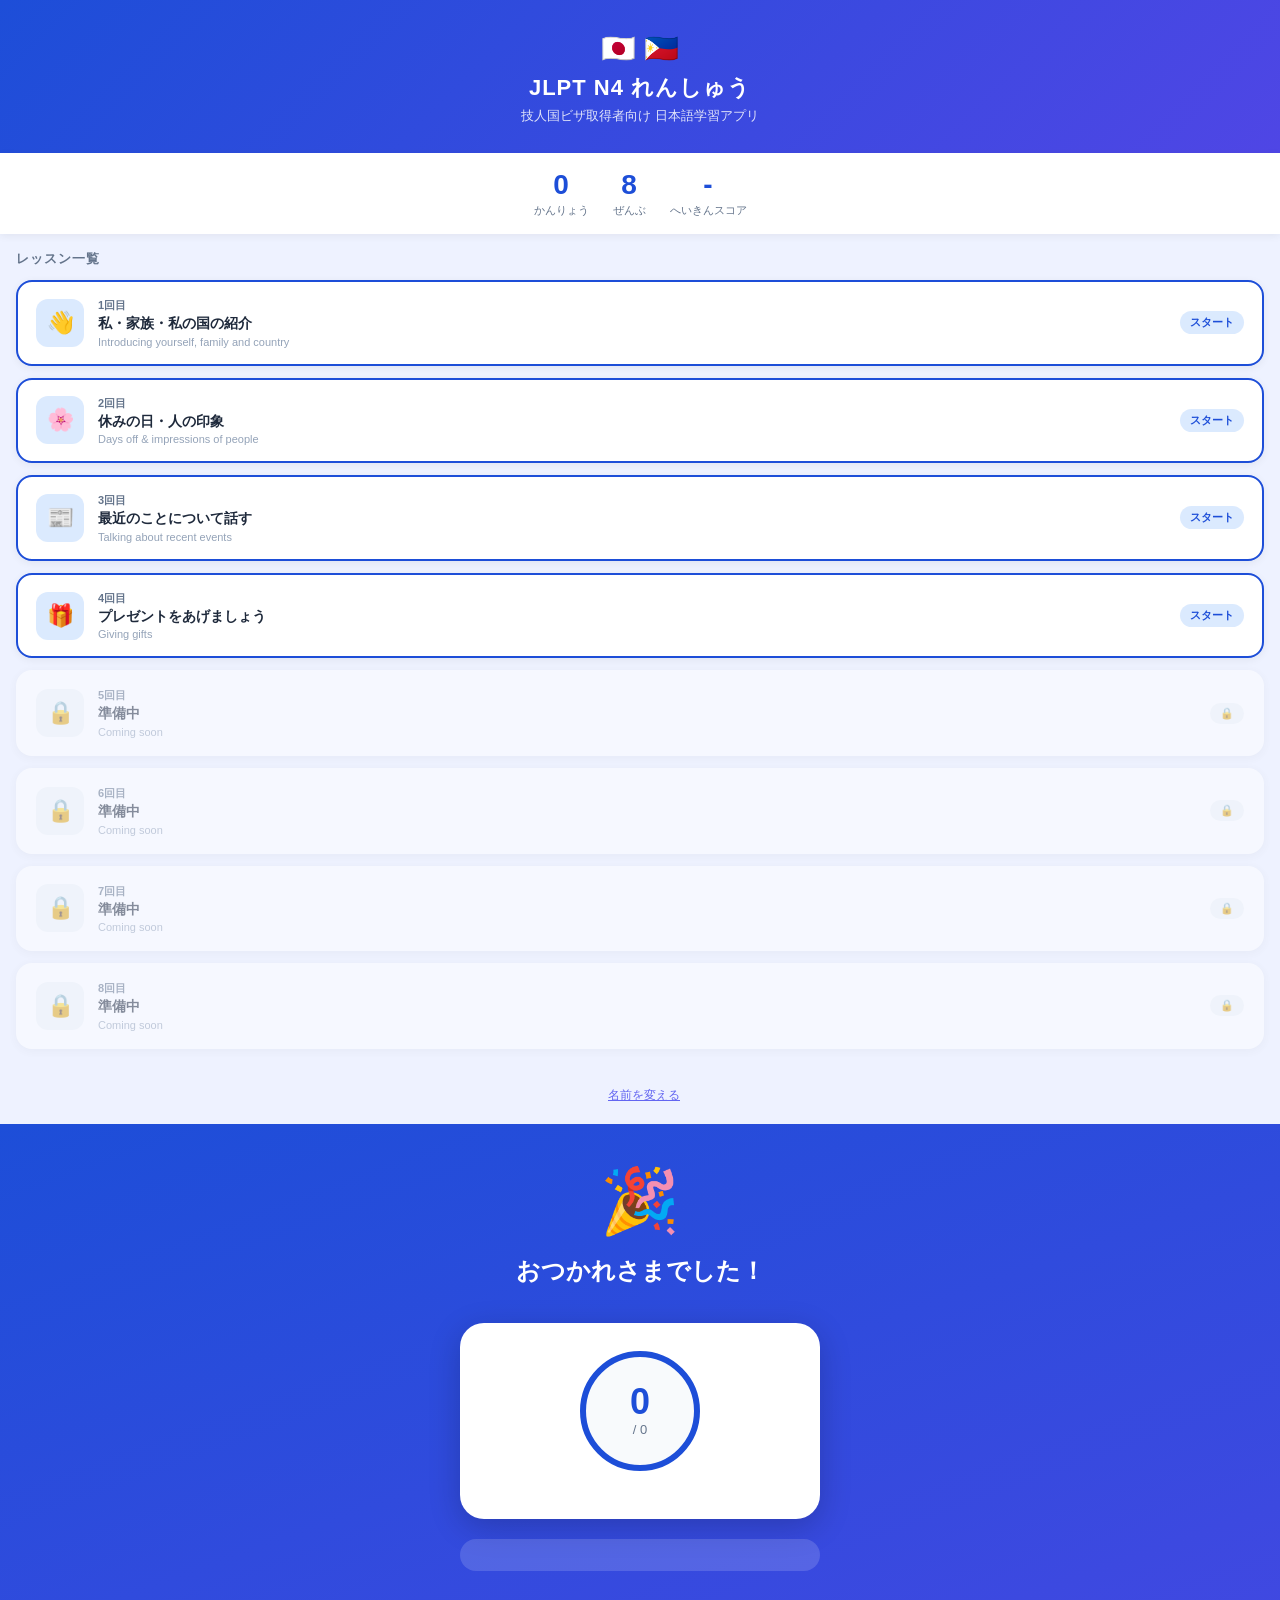
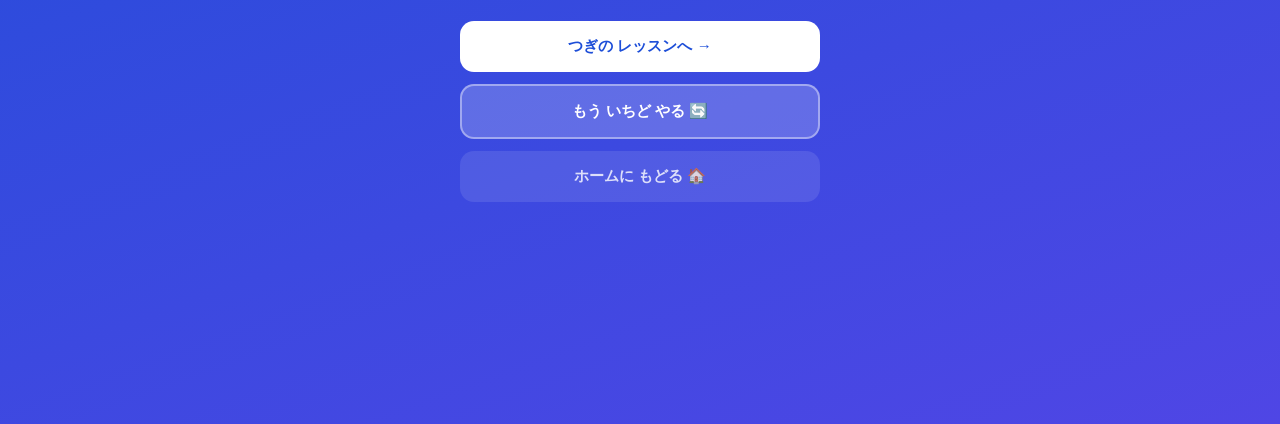
==== jlpt-n4.html @ 037fd7c3 "変更" ====
<!DOCTYPE html>
<html lang="ja">
<head>
  <meta charset="UTF-8">
  <meta name="viewport" content="width=device-width, initial-scale=1.0, maximum-scale=1.0, user-scalable=no">
  <title>JLPT N4 にほんご れんしゅう</title>
  <style>
    * { box-sizing: border-box; margin: 0; padding: 0; }
    body { font-family: 'Hiragino Sans', 'Yu Gothic', 'Noto Sans JP', sans-serif; background: #eef2ff; min-height: 100vh; color: #1e293b; }
    .screen { display: none; }
    .screen.active { display: block; }

    /* HOME */
    .home-header { background: linear-gradient(135deg, #1d4ed8, #4f46e5); color: white; padding: 32px 20px 28px; text-align: center; }
    .home-header .flag { font-size: 28px; margin-bottom: 8px; }
    .home-header h1 { font-size: 22px; font-weight: 900; letter-spacing: 1px; }
    .home-header p { font-size: 13px; opacity: 0.85; margin-top: 4px; }
    .home-stats { display: flex; justify-content: center; gap: 24px; background: white; padding: 16px; box-shadow: 0 2px 8px rgba(0,0,0,0.06); }
    .stat-item { text-align: center; }
    .stat-num { font-size: 28px; font-weight: 900; color: #1d4ed8; }
    .stat-label { font-size: 11px; color: #64748b; margin-top: 2px; }
    .lesson-list { padding: 16px; }
    .lesson-list h2 { font-size: 13px; color: #64748b; margin-bottom: 12px; letter-spacing: 1px; }
    .lesson-card { background: white; border-radius: 16px; padding: 16px 18px; margin-bottom: 12px; display: flex; align-items: center; gap: 14px; cursor: pointer; box-shadow: 0 2px 8px rgba(0,0,0,0.06); border: 2px solid transparent; transition: all 0.15s; -webkit-tap-highlight-color: transparent; }
    .lesson-card:active { transform: scale(0.98); }
    .lesson-card.locked { opacity: 0.5; cursor: default; }
    .lesson-card.completed { border-color: #16a34a; }
    .lesson-card.available { border-color: #1d4ed8; }
    .lesson-icon { width: 48px; height: 48px; border-radius: 12px; display: flex; align-items: center; justify-content: center; font-size: 22px; flex-shrink: 0; }
    .lesson-card.completed .lesson-icon { background: #dcfce7; }
    .lesson-card.available .lesson-icon { background: #dbeafe; }
    .lesson-card.locked .lesson-icon { background: #f1f5f9; }
    .lesson-info { flex: 1; min-width: 0; }
    .lesson-num { font-size: 11px; color: #64748b; font-weight: 600; }
    .lesson-title { font-size: 14px; font-weight: 700; color: #1e293b; line-height: 1.4; margin-top: 1px; }
    .lesson-sub { font-size: 11px; color: #94a3b8; margin-top: 2px; }
    .lesson-badge { flex-shrink: 0; font-size: 11px; font-weight: 700; padding: 4px 10px; border-radius: 20px; }
    .badge-done { background: #dcfce7; color: #16a34a; }
    .badge-go { background: #dbeafe; color: #1d4ed8; }
    .badge-lock { background: #f1f5f9; color: #94a3b8; }
    .score-stars { font-size: 13px; margin-top: 4px; }

    /* QUIZ */
    #quiz-screen { min-height: 100vh; background: #eef2ff; }
    .quiz-header { background: white; padding: 14px 16px 12px; display: flex; align-items: center; gap: 12px; box-shadow: 0 2px 8px rgba(0,0,0,0.06); position: sticky; top: 0; z-index: 10; }
    .btn-back-quiz { width: 36px; height: 36px; border: none; background: #f1f5f9; border-radius: 10px; cursor: pointer; font-size: 18px; display: flex; align-items: center; justify-content: center; flex-shrink: 0; }
    .quiz-title { flex: 1; min-width: 0; }
    .quiz-lesson-name { font-size: 12px; color: #64748b; }
    .quiz-progress-text { font-size: 14px; font-weight: 700; color: #1e293b; }
    .progress-bar-wrap { height: 6px; background: #e2e8f0; border-radius: 3px; overflow: hidden; margin: 10px 16px 0; }
    .progress-bar-fill { height: 100%; background: linear-gradient(90deg, #1d4ed8, #4f46e5); border-radius: 3px; transition: width 0.3s ease; }
    .quiz-body { padding: 16px; }
    .section-label { display: inline-block; background: #1d4ed8; color: white; font-size: 11px; font-weight: 700; padding: 3px 10px; border-radius: 20px; margin-bottom: 8px; }
    .section-instruction { font-size: 12px; color: #64748b; background: #f8fafc; padding: 10px 12px; border-radius: 10px; margin-bottom: 14px; line-height: 1.6; }
    .question-card { background: white; border-radius: 16px; padding: 20px; box-shadow: 0 2px 12px rgba(0,0,0,0.07); margin-bottom: 16px; }
    .question-text { font-size: 17px; line-height: 1.7; font-weight: 500; color: #1e293b; margin-bottom: 20px; }
    .underline { text-decoration: underline; text-decoration-color: #1d4ed8; }
    .choices { display: flex; flex-direction: column; gap: 10px; }
    .choice-btn { width: 100%; padding: 14px 16px; border: 2px solid #e2e8f0; border-radius: 12px; background: white; cursor: pointer; font-size: 15px; font-family: inherit; color: #1e293b; text-align: left; display: flex; align-items: center; gap: 12px; transition: all 0.15s; -webkit-tap-highlight-color: transparent; }
    .choice-btn:active:not(:disabled) { transform: scale(0.98); }
    .choice-btn .num { width: 28px; height: 28px; border-radius: 50%; background: #f1f5f9; display: flex; align-items: center; justify-content: center; font-size: 13px; font-weight: 700; color: #64748b; flex-shrink: 0; }
    .choice-btn:hover:not(:disabled) { border-color: #93c5fd; background: #eff6ff; }
    .choice-btn.correct { border-color: #16a34a; background: #f0fdf4; }
    .choice-btn.correct .num { background: #16a34a; color: white; }
    .choice-btn.wrong { border-color: #dc2626; background: #fef2f2; }
    .choice-btn.wrong .num { background: #dc2626; color: white; }
    .choice-btn.show-correct { border-color: #16a34a; background: #f0fdf4; }
    .choice-btn.show-correct .num { background: #16a34a; color: white; }
    .choice-btn:disabled { cursor: default; }

    /* 選択中の一時ハイライト */
    .choice-btn.selected-answer { border-color: #6366f1; background: #eef2ff; }
    .choice-btn.selected-answer .num { background: #6366f1; color: white; }

    /* 解説レビュー（結果画面） */
    .review-section { width: 100%; max-width: 360px; margin-top: 8px; }
    .review-header { color: white; font-size: 16px; font-weight: 700; margin-bottom: 12px; padding: 0 4px; }
    .review-card { background: white; border-radius: 16px; padding: 16px; margin-bottom: 14px; }
    .review-qnum { font-size: 11px; font-weight: 700; color: #6366f1; margin-bottom: 6px; }
    .review-qtext { font-size: 15px; font-weight: 500; color: #1e293b; line-height: 1.6; margin-bottom: 12px; }
    .review-answers { display: flex; flex-direction: column; gap: 6px; margin-bottom: 12px; }
    .review-ans { font-size: 13px; padding: 8px 12px; border-radius: 8px; display: flex; align-items: center; gap: 8px; }
    .review-ans.wrong-ans { background: #fef2f2; color: #991b1b; }
    .review-ans.correct-ans { background: #f0fdf4; color: #166534; }
    .review-exp { background: #fffbeb; border: 1px solid #fde68a; border-radius: 10px; padding: 12px; }
    .review-exp-title { font-size: 11px; font-weight: 700; color: #92400e; margin-bottom: 6px; }
    .review-exp-ja { font-size: 13px; color: #1e293b; line-height: 1.7; margin-bottom: 8px; }
    .review-exp-tl { font-size: 13px; color: #1e40af; background: #eff6ff; border-radius: 8px; padding: 8px 10px; line-height: 1.7; }
    .review-exp-tl-label { font-size: 11px; font-weight: 700; color: #1d4ed8; margin-bottom: 3px; }

    /* RESULT */
    #result-screen { min-height: 100vh; background: linear-gradient(160deg, #1d4ed8 0%, #4f46e5 100%); padding: 40px 20px; display: flex; flex-direction: column; align-items: center; }
    .result-emoji { font-size: 64px; margin-bottom: 16px; }
    .result-title { font-size: 24px; font-weight: 900; color: white; margin-bottom: 4px; }
    .result-subtitle { font-size: 14px; color: rgba(255,255,255,0.8); margin-bottom: 32px; }
    .result-card { background: white; border-radius: 24px; padding: 28px; width: 100%; max-width: 360px; box-shadow: 0 8px 32px rgba(0,0,0,0.2); text-align: center; margin-bottom: 20px; }
    .score-circle { width: 120px; height: 120px; border-radius: 50%; background: #f8fafc; display: flex; flex-direction: column; align-items: center; justify-content: center; margin: 0 auto 20px; border: 6px solid #1d4ed8; }
    .score-num { font-size: 36px; font-weight: 900; color: #1d4ed8; line-height: 1; }
    .score-total { font-size: 13px; color: #64748b; margin-top: 2px; }
    .score-stars-big { font-size: 28px; margin-bottom: 12px; }
    .score-msg { font-size: 16px; font-weight: 700; color: #1e293b; margin-bottom: 4px; }
    .score-msg-sub { font-size: 13px; color: #64748b; }
    .result-breakdown { width: 100%; max-width: 360px; background: rgba(255,255,255,0.15); border-radius: 16px; padding: 16px; margin-bottom: 24px; }
    .breakdown-row { display: flex; justify-content: space-between; align-items: center; padding: 6px 0; border-bottom: 1px solid rgba(255,255,255,0.15); color: white; font-size: 13px; }
    .breakdown-row:last-child { border-bottom: none; }
    .breakdown-ok { color: #86efac; font-weight: 700; }
    .breakdown-ng { color: #fca5a5; font-weight: 700; }
    .result-btns { display: flex; flex-direction: column; gap: 12px; width: 100%; max-width: 360px; }
    .btn-retry, .btn-home, .btn-next-lesson { padding: 16px; border-radius: 14px; font-size: 15px; font-weight: 700; font-family: inherit; cursor: pointer; border: none; -webkit-tap-highlight-color: transparent; }
    .btn-next-lesson { background: white; color: #1d4ed8; }
    .btn-retry { background: rgba(255,255,255,0.2); color: white; border: 2px solid rgba(255,255,255,0.4); }
    .btn-home { background: rgba(255,255,255,0.1); color: rgba(255,255,255,0.8); }
    /* NAME INPUT SCREEN */
    #name-screen { flex-direction: column; align-items: center; justify-content: center; min-height: 100vh; padding: 32px 20px; background: linear-gradient(135deg, #1d4ed8, #4f46e5); }
    #name-screen.active { display: flex; }
    .name-card { background: white; border-radius: 24px; padding: 32px 24px; width: 100%; max-width: 360px; text-align: center; box-shadow: 0 8px 32px rgba(0,0,0,0.2); }
    .name-icon { font-size: 48px; margin-bottom: 16px; }
    .name-title { font-size: 20px; font-weight: 900; color: #1e293b; margin-bottom: 6px; }
    .name-sub { font-size: 13px; color: #64748b; margin-bottom: 24px; line-height: 1.6; }
    .name-input { width: 100%; padding: 14px 16px; border: 2px solid #e2e8f0; border-radius: 12px; font-size: 16px; font-family: inherit; outline: none; transition: border-color 0.2s; margin-bottom: 8px; }
    .name-input:focus { border-color: #4f46e5; }
    .name-input-label { font-size: 11px; color: #64748b; text-align: left; margin-bottom: 16px; display: block; }
    .btn-name-start { width: 100%; padding: 16px; background: linear-gradient(135deg, #1d4ed8, #4f46e5); color: white; border: none; border-radius: 14px; font-size: 16px; font-weight: 700; font-family: inherit; cursor: pointer; margin-top: 8px; }
    .btn-name-skip { width: 100%; padding: 12px; background: none; color: #94a3b8; border: none; font-size: 13px; font-family: inherit; cursor: pointer; margin-top: 4px; }
    .save-status { font-size: 12px; color: #22c55e; margin-top: 8px; min-height: 18px; }
  </style>
</head>
<body>

<div id="home-screen" class="screen active">
  <div class="home-header">
    <div class="flag">🇯🇵 🇵🇭</div>
    <h1>JLPT N4 れんしゅう</h1>
    <p>技人国ビザ取得者向け 日本語学習アプリ</p>
  </div>
  <div class="home-stats">
    <div class="stat-item"><div class="stat-num" id="stat-done">0</div><div class="stat-label">かんりょう</div></div>
    <div class="stat-item"><div class="stat-num">8</div><div class="stat-label">ぜんぶ</div></div>
    <div class="stat-item"><div class="stat-num" id="stat-avg">-</div><div class="stat-label">へいきんスコア</div></div>
  </div>
  <div class="lesson-list">
    <h2>レッスン一覧</h2>
    <div id="lesson-cards"></div>
  </div>
  <div style="text-align:center;padding:8px 16px 20px;">
    <span id="current-name-display" style="font-size:13px;color:#64748b;"></span>
    <button onclick="changeName()" style="margin-left:8px;font-size:12px;color:#6366f1;background:none;border:none;cursor:pointer;text-decoration:underline;">名前を変える</button>
  </div>
</div>

<div id="name-screen" class="screen">
  <div class="name-card">
    <div class="name-icon">✏️</div>
    <div class="name-title">なまえを おしえてください</div>
    <div class="name-sub">Pakisulat ang iyong pangalan.<br>スコアを記録するために使います。</div>
    <input type="text" class="name-input" id="learner-name-input" placeholder="例）Maria / 山田 太郎" maxlength="30">
    <span class="name-input-label">※ ニックネームでも OK です</span>
    <button class="btn-name-start" onclick="confirmName()">スタート！ 🚀</button>
    <button class="btn-name-skip" onclick="confirmName(true)">スキップして はじめる</button>
  </div>
</div>

<div id="quiz-screen" class="screen">
  <div class="quiz-header">
    <button class="btn-back-quiz" onclick="goHome()">←</button>
    <div class="quiz-title">
      <div class="quiz-lesson-name" id="quiz-lesson-name"></div>
      <div class="quiz-progress-text" id="quiz-progress-text"></div>
    </div>
  </div>
  <div class="progress-bar-wrap"><div class="progress-bar-fill" id="progress-bar-fill" style="width:0%"></div></div>
  <div class="quiz-body" id="quiz-body"></div>
</div>

<div id="result-screen" class="screen">
  <div class="result-emoji" id="result-emoji">🎉</div>
  <div class="result-title" id="result-title">おつかれさまでした！</div>
  <div class="result-subtitle" id="result-subtitle"></div>
  <div class="result-card">
    <div class="score-circle"><div class="score-num" id="result-score-num">0</div><div class="score-total" id="result-score-total">/ 0</div></div>
    <div class="score-stars-big" id="result-stars"></div>
    <div class="score-msg" id="result-msg"></div>
    <div class="score-msg-sub" id="result-msg-sub"></div>
  </div>
  <div class="result-breakdown" id="result-breakdown"></div>
  <div class="save-status" id="save-status"></div>
  <div class="result-btns">
    <button class="btn-next-lesson" id="btn-next-lesson" onclick="nextLesson()">つぎの レッスンへ →</button>
    <button class="btn-retry" onclick="retryLesson()">もう いちど やる 🔄</button>
    <button class="btn-home" onclick="goHome()">ホームに もどる 🏠</button>
  </div>
  <div class="review-section" id="review-section"></div>
</div>

<script>
const PROXY_URL = './proxy.php';
let learnerName = localStorage.getItem('learnerName') || '';
let pendingLessonId = null;

const LESSONS = [
  {
    id:1, title:"私・家族・私の国の紹介", subtitle:"Introducing yourself, family and country", icon:"👋",
    questions:[
      {section:"問題１",instruction:"（　）に なにを いれますか。いちばん いい ものを ひとつ えらんで ください。",
       q:"わたしは 日本の えいがに （　） が あります。",c:["きょうみ","しょうせつ","せいさん","ちから"],a:0,
       exp:{ja:"「きょうみ（興味）」は「関心・好きな気持ち」という意味です。「〜に興味がある」は「〜が好きで、もっと知りたい」という表現です。②しょうせつ＝小説（novel）、③せいさん＝生産（production）、④ちから＝力（power）は文に合いません。",
            tl:"Ang 'kyoumi (興味)' ay nangangahulugang interes. 'Eiga ni kyoumi ga aru' = interesado sa pelikula. Ang ibang mga salita ay hindi angkop sa pangungusap."}},
      {section:"問題１",instruction:"（　）に なにを いれますか。いちばん いい ものを ひとつ えらんで ください。",
       q:"わたしの （　） は しょうせつを 読む ことです。",c:["せいかつ","しつもん","しゅみ","やすみ"],a:2,
       exp:{ja:"「しゅみ（趣味）」は「好きでよくすること・hobby」という意味です。「趣味は〜することです」は自己紹介でよく使う表現です。①せいかつ＝生活（daily life）、②しつもん＝質問（question）、④やすみ＝休み（rest/day off）は合いません。",
            tl:"Ang 'shumi (趣味)' ay nangangahulugang libangan o hobby. 'Shumi wa ~ koto desu' = Ang aking hobby ay ~. Ito ang karaniwang parirala sa pagpapakilala ng sarili."}},
      {section:"問題１",instruction:"（　）に なにを いれますか。いちばん いい ものを ひとつ えらんで ください。",
       q:"わたしは ちかくの 店で （　） を して います。",c:["アルバイト","エレベーター","コーヒー","レストラン"],a:0,
       exp:{ja:"「アルバイト」は「パートタイムの仕事」のことです。ドイツ語の『Arbeit』が語源です。「店でアルバイトをする」は「お店でパートタイム仕事をする」という意味です。",
            tl:"Ang 'arubaito' ay part-time na trabaho. Galing ito sa salitang Aleman na 'Arbeit'. 'Mise de arubaito wo suru' = nagtatrabaho part-time sa tindahan."}},
      {section:"問題１",instruction:"（　）に なにを いれますか。いちばん いい ものを ひとつ えらんで ください。",
       q:"わたしの 国は 日本と （　） を して います。",c:["かいもの","ぼうえき","ゆにゅう","りょこう"],a:1,
       exp:{ja:"「ぼうえき（貿易）」は「国と国の間でものを売ったり買ったりすること・trade」です。「国と国が貿易する」という表現が自然です。③ゆにゅう＝輸入（import）は貿易の一部ですが、「〜とゆにゅうをする」とは言いません。",
            tl:"Ang 'boueki (貿易)' ay internasyonal na kalakalan sa pagitan ng mga bansa (trade). 'Nihon to boueki wo suru' = nakikipagkalakalan sa Japan. Hindi 'kaimono' (pamimili) o 'ryokou' (turismo)."}},
      {section:"問題２",instruction:"＿＿の ぶんと だいたい おなじ いみの ぶんが あります。いちばん いい ものを ひとつ えらんで ください。",
       q:"おとうとは <u>のりものが すきです</u>。",c:["おとうとは テニスや サッカーが すきです。","おとうとは バスや 電車が すきです。","おとうとは パンや ごはんが すきです。","おとうとは 本や ざっしが すきです。"],a:1,
       exp:{ja:"「のりもの（乗り物）」は「バス・電車・飛行機など、人が乗って移動するもの・vehicle」のことです。②「バスや電車」はどちらも乗り物なので、正解です。①はスポーツ、③は食べ物、④は本・雑誌です。",
            tl:"Ang 'norimono (乗り物)' ay sasakyan tulad ng bus, tren, eroplano atbp. Ang ②'basu ya densha' (bus at tren) ay parehong sasakyan, kaya ito ang tamang sagot."}},
      {section:"問題２",instruction:"＿＿の ぶんと だいたい おなじ いみの ぶんが あります。いちばん いい ものを ひとつ えらんで ください。",
       q:"<u>あなたの ゆめは 何ですか</u>。",c:["あなたが いつか やりたい ことは 何ですか。","あなたが 今 こまって いる ことは 何ですか。","あなたが たいせつに して いる ものは 何ですか。","あなたが ひまな とき よく する ことは 何ですか。"],a:0,
       exp:{ja:"「ゆめ（夢）」は「将来実現したいこと・dream/goal」という意味です。「いつかやりたいこと＝将来の夢」なので、①が正解です。②は悩み、③は大切なもの、④は趣味の質問です。",
            tl:"Ang 'yume (夢)' ay pangarap para sa hinaharap. 'Itsu ka yaritai koto' (bagay na nais gawin someday) = kahulugang katulad ng pangarap. Kaya ang ① ang tamang sagot."}},
      {section:"問題３",instruction:"つぎの ことばの つかいかたで いちばん いい ものを ひとつ えらんで ください。",
       q:"「しょうらい」",c:["この ページの かんじの テストは しょうらい あります。","日本語の しゅくだいは しょうらい します。","むすめは しょうらい 学校から かえって きます。","わたしは しょうらい 学校の 先生に なりたいです。"],a:3,
       exp:{ja:"「しょうらい（将来）」は「これからの未来・将来のこと・future」という意味です。夢や目標を話すときに使います。④「将来、先生になりたい」が最も自然な使い方です。①②③は近い未来（今日・明日など）の話で、「将来」は使いません。",
            tl:"Ang 'shourai (将来)' ay nangangahulugang malayong hinaharap o kinabukasan. Ginagamit ito para sa mga pangarap o layunin. Ang ④'shourai, sensei ni naritai' = nais maging guro sa hinaharap, ang pinakanatural na gamit."}},
      {section:"問題３",instruction:"つぎの ことばの つかいかたで いちばん いい ものを ひとつ えらんで ください。",
       q:"「うまい」",c:["あには 足が うまいので、5キロを 16分で はしります。","あねは えが うまいので、えを かく しごとを して います。","父は しごとが うまいので、はやく うちに かえって きます。","母は 電話が うまいので、毎日 友だちと 話して います。"],a:1,
       exp:{ja:"「うまい」は「じょうず・上手・skilled/good at」という意味です。「絵がうまい」＝「絵を描くのが上手」→絵の仕事をしているという流れが自然です。①「足がうまい」は不自然（速いは「足が速い」）。③④も「仕事がうまい」「電話がうまい」は不自然な表現です。",
            tl:"Ang 'umai' ay nangangahulugang mahusay o magaling sa isang bagay. 'E ga umai' = magaling sa pagguhit. Kaya nagtatrabaho siya sa pagguhit. Hindi natural ang 'ashi ga umai' - dapat 'ashi ga hayai' (mabilis tumakbo)."}},
      {section:"問題４",instruction:"ひらがなで どう かきますか。ひとつ えらんで ください。",
       q:"おとうとは からだが <u>強い</u>です。",c:["あつい","たかい","つよい","よわい"],a:2,
       exp:{ja:"「強い（つよい）」の読み方です。「体が強い」は「健康で丈夫なこと・strong/healthy」という意味です。①あつい＝暑い/厚い、②たかい＝高い、④よわい＝弱い（反対語）です。",
            tl:"Ang kanji na '強' ay binabasa bilang 'tsuyoi' na nangangahulugang malakas. 'Karada ga tsuyoi' = malusog at malakas ang katawan. Ang ④'yowai' ay kabaligtaran - nangangahulugang mahina."}},
      {section:"問題４",instruction:"ひらがなで どう かきますか。ひとつ えらんで ください。",
       q:"わたしには <u>兄</u>が 一人 います。",c:["あに","あね","いもうと","おとうと"],a:0,
       exp:{ja:"「兄（あに）」は「自分より年上の男のきょうだい・older brother」のことです。「お兄さん（おにいさん）」は他の人の兄を呼ぶときに使います。②あね＝姉（older sister）、③いもうと＝妹（younger sister）、④おとうと＝弟（younger brother）です。",
            tl:"Ang '兄' ay binabasa bilang 'ani' na nangangahulugang kuya (older brother). '姉 (ane)' = ate, '妹 (imouto)' = bunso/nakababatang babae, '弟 (otouto)' = nakababatang lalaki."}},
      {section:"問題５",instruction:"どう かきますか。ひとつ えらんで ください。",
       q:"わたしの 父は <u>いしゃ</u>です。",c:["医者","医社","医車","医写"],a:0,
       exp:{ja:"「医者（いしゃ）」は「お医者さん・ドクター・doctor」のことです。「医（い）」は「医学・医療」、「者（しゃ）」は「人・person」を意味します。「医社・医車・医写」という言葉は存在しません。",
            tl:"Ang tamang kanji ay '医者 (isha)' na nangangahulugang doktor. '医 (i)' = medikal, '者 (sha)' = tao/person. Ang '医社', '医車', '医写' ay hindi umiiral sa Japanese."}},
      {section:"問題５",instruction:"どう かきますか。ひとつ えらんで ください。",
       q:"わたしの <u>いもうと</u>は 大学生です。",c:["好","妹","姉","嫁"],a:1,
       exp:{ja:"「妹（いもうと）」は「自分より年下の女のきょうだい・younger sister」のことです。③姉（あね）は年上の女のきょうだい。①好（す/こう）はlike/love、④嫁（よめ）はbride/daughter-in-lawです。",
            tl:"Ang '妹 (imouto)' ay nangangahulugang nakababatang kapatid na babae (younger sister). Huwag malito sa '姉 (ane)' = nakatatandang kapatid na babae. Ang '好' = gusto, '嫁' = nobya/manugang."}},
    ]
  },
  {
    id:2, title:"休みの日・人の印象", subtitle:"Days off & impressions of people", icon:"🌸",
    questions:[
      {section:"問題１",instruction:"（　）に なにを いれますか。いちばん いい ものを ひとつ えらんで ください。",
       q:"キムさんは 先生の 話を （　） 聞いて います。",c:["しんせつに","だんだん","まじめに","ゆうめいに"],a:2,
       exp:{ja:"「まじめ（真面目）」は「ふざけないで、しっかりやること・seriously/diligently」という意味です。「まじめに聞く」は「真剣に聞く・listen carefully」です。①しんせつ＝親切（kind）、②だんだん＝gradually、④ゆうめいに＝有名に（famously）は文に合いません。",
            tl:"Ang 'majime (真面目)' ay nangangahulugang seryoso at tapat. 'Majime ni kiku' = pakikinig nang seryoso. Hindi angkop ang 'shinsetsu ni' (mabait), 'dandan' (unti-unti), o 'yuumei ni' (sikat)."}},
      {section:"問題１",instruction:"（　）に なにを いれますか。いちばん いい ものを ひとつ えらんで ください。",
       q:"きのう、かみを きりに （　） へ 行きました。",c:["かいしゃ","きっさてん","たいしかん","びよういん"],a:3,
       exp:{ja:"「美容院（びよういん）」は「かみを切ったり、スタイルを整えたりする場所・hair salon」です。注意：「病院（びょういん）・hospital」と似ていますが、読み方が違います。①かいしゃ＝会社、②きっさてん＝喫茶店、③たいしかん＝大使館です。",
            tl:"Ang 'biyouin (美容院)' ay salon ng buhok. Mag-ingat sa pagkalito sa 'byouin (病院)' = ospital - magkaiba ang pronunciation! 'B-I-yo-u-in' vs 'B-yo-u-in'."}},
      {section:"問題１",instruction:"（　）に なにを いれますか。いちばん いい ものを ひとつ えらんで ください。",
       q:"なかがわさんは （　） 人です。",c:["おいしい","おとなしい","さむい","たかい"],a:1,
       exp:{ja:"「おとなしい」は「静かで、あまりしゃべらない性格・quiet/gentle」という意味で、人の性格を表します。①おいしい＝食べ物の味（delicious）、③さむい＝温度（cold）、④たかい＝値段や高さ（expensive/tall）は人の性格には使いません。",
            tl:"Ang 'otonashii' ay nangangahulugang tahimik at mahinahon ang ugali. Ito ay para sa ugali ng tao. 'Oishii' = masarap (pagkain), 'samui' = malamig (temperatura), 'takai' = mahal/matangkad - hindi para sa ugali."}},
      {section:"問題１",instruction:"（　）に なにを いれますか。いちばん いい ものを ひとつ えらんで ください。",
       q:"こんや おもしろい テレビ （　） の ほうそうが ありますよ。",c:["りょうり","ばんぐみ","ばんごう","りょこう"],a:1,
       exp:{ja:"「番組（ばんぐみ）」は「テレビやラジオの番組・TV/radio program」のことです。「テレビ番組の放送がある」が自然な表現です。③「番号（ばんごう）」は数字の番号（number）で全然違います。",
            tl:"Ang 'bangumi (番組)' ay programa sa TV o radyo. 'Terebi bangumi no housou ga aru' = may mapanonood na programa sa TV. Huwag malito sa 'bangou (番号)' = numero/bilang - iba ang kahulugan!"}},
      {section:"問題２",instruction:"＿＿の ぶんと だいたい おなじ いみの ぶんが あります。いちばん いい ものを ひとつ えらんで ください。",
       q:"休みの 日は <u>たいてい どこかへ 出かけます</u>。",c:["休みの 日は あまり どこかへ 出かけません。","休みの 日は だいたい どこかへ 出かけます。","休みの 日は ちょっと どこかへ 出かけます。","休みの 日は ときどき どこかへ 出かけます。"],a:1,
       exp:{ja:"「たいてい」と「だいたい」はどちらも「ほとんどの場合・usually/mostly」という意味で、ほぼ同じです。①「あまり〜ません」はnot very often（否定）、③「ちょっと」はa little、④「ときどき」はsometimesで意味が違います。",
            tl:"Ang 'taitei' at 'daitai' ay parehong nangangahulugang 'kadalasan' o 'usually'. Kaya ang ②'daitai' ang pinakamalapit. Ang ①'amari ~masen' = hindi madalas (negatibo), ④'tokidoki' = paminsan-minsan."}},
      {section:"問題２",instruction:"＿＿の ぶんと だいたい おなじ いみの ぶんが あります。いちばん いい ものを ひとつ えらんで ください。",
       q:"きむらさんは <u>うつくしい</u> 人です。",c:["きむらさんは しずかな 人です。","きむらさんは きれいな 人です。","きむらさんは ゆうめいな 人です。","きむらさんは まじめな 人です。"],a:1,
       exp:{ja:"「うつくしい（美しい）」と「きれい（綺麗）」はどちらも「beautiful・美しい」という意味で使えます。「きれい」には「beautiful」と「clean（きれい）」の2つの意味があります。①しずか＝quiet、③ゆうめい＝famous、④まじめ＝seriousです。",
            tl:"Ang 'utsukushii' at 'kirei' ay parehong nangangahulugang maganda (beautiful). Ang 'kirei' ay maaari ring mangahulugang malinis (clean). Ang ①'shizuka' = tahimik, ③'yuumei' = sikat, ④'majime' = seryoso."}},
      {section:"問題３",instruction:"つぎの ことばの つかいかたで いちばん いい ものを ひとつ えらんで ください。",
       q:"「しっかり」",c:["あの えいがは しっかりして おもしろかったです。","あの 子は まだ 小さいですが しっかりして いますね。","あの びよういんは しっかりして ゆうめいです。","その パンは しっかりして おいしくなかったです。"],a:1,
       exp:{ja:"「しっかり（している）」は「責任感があって頼りになる・reliable/mature」という意味です。②「まだ小さいのにしっかりしている」→小さい子なのに大人っぽくて頼りになる、という文が最も自然です。映画・美容院・パンには「しっかり」は使いません。",
            tl:"Ang 'shikkari (shite iru)' ay nangangahulugang matatag, responsable, at mapagkatiwalaan. Natural ang ②'mada chiisai ga shikkari shite iru' = maliit pa ngunit matibay ang loob. Hindi ito ginagamit para sa pelikula, salon, o tinapay."}},
      {section:"問題３",instruction:"つぎの ことばの つかいかたで いちばん いい ものを ひとつ えらんで ください。",
       q:"「きびしい」",c:["キムさんは きびしい 学生で 毎日 よく べんきょうして います。","もりさんの きびしい ふくを 見て おどろきました。","やまもと先生の うちで きびしい りょうりを ごちそうに なりました。","やまもと先生は 学生に とても きびしい 先生です。"],a:3,
       exp:{ja:"「きびしい（厳しい）」は「ルールや基準が高く、ゆるくない・strict/severe」という意味です。「先生が学生に厳しい」という使い方が最も自然です。①「きびしい学生」②「きびしい服」③「きびしい料理」は日本語として不自然です。",
            tl:"Ang 'kibishii (厳しい)' ay nangangahulugang mahigpit o striktong. 'Sensei ga gakusei ni kibishii' = mahigpit na guro. Hindi natural ang 'kibishii gakusei' (①), 'kibishii fuku' (②), o 'kibishii ryouri' (③)."}},
      {section:"問題４",instruction:"ひらがなで どう かきますか。ひとつ えらんで ください。",
       q:"きのうの <u>夜</u>は、一人で ゲームを して いました。",c:["あさ","ひる","ばん","よる"],a:3,
       exp:{ja:"「夜（よる）」は「夜・night」の読み方です。「夕方から朝まで」を「よる（夜）」といいます。①あさ＝朝（morning）、②ひる＝昼（daytime）、③ばん＝晩（evening）も夜の意味ですが、「夜（よる）」の読み方を聞いています。",
            tl:"Ang '夜' ay binabasa bilang 'yoru' na nangangahulugang gabi (night). '朝 (asa)' = umaga, '昼 (hiru)' = tanghali/hapon, '晩 (ban)' = takipsilim/gabi (mas pormal). Ang tamang pagbasa ng '夜' ay 'yoru'."}},
      {section:"問題４",instruction:"ひらがなで どう かきますか。ひとつ えらんで ください。",
       q:"<u>日曜日</u>は、友だちと うみに 行きました。",c:["にちよび","にちよんび","にちよっび","にちようび"],a:3,
       exp:{ja:"「日曜日（にちようび）」の正しい読み方です。「日＝にち」「曜＝よう」「日＝び」と読みます。「にちよび」「にちよんび」「にちよっび」はすべて間違いです。曜日：月（げつ）火（か）水（すい）木（もく）金（きん）土（ど）日（にち）",
            tl:"Ang tamang pagbasa ng '日曜日' ay 'nichiyoubi' (Linggo). '日=nichi', '曜=you', '日=bi'. Lahat ng ibang pagbasa ay mali. Mga araw ng linggo: 月(Lunes), 火(Martes), 水(Miyerkules), 木(Huwebes), 金(Biyernes), 土(Sabado), 日(Linggo)."}},
      {section:"問題５",instruction:"どう かきますか。ひとつ えらんで ください。",
       q:"母は <u>きびしい</u> 人です。",c:["楽しい","厳しい","新しい","大人しい"],a:1,
       exp:{ja:"「きびしい」の漢字は「厳しい（きびしい）」です。①楽しい（たのしい）＝fun/enjoyable、③新しい（あたらしい）＝new、④大人しい（おとなしい）＝quiet/gentle。それぞれ読み方と意味が全く違います。",
            tl:"Ang tamang kanji ng 'kibishii' ay '厳しい' (mahigpit). '楽しい (tanoshii)' = masaya, '新しい (atarashii)' = bago, '大人しい (otonashii)' = tahimik. Bawat isa ay may iba't ibang kahulugan at pagbasa."}},
      {section:"問題５",instruction:"どう かきますか。ひとつ えらんで ください。",
       q:"やまもと先生は <u>しんせつ</u>です。",c:["新切","人切","大切","親切"],a:3,
       exp:{ja:"「親切（しんせつ）」は「他の人に優しくして助けること・kind/helpful」という意味です。「親」はおや/したしい（close/friendly）、「切」はせつ（earnest）。「新切・人切」という漢字の言葉は存在しません。「大切（たいせつ）」は「important」で別の単語です。",
            tl:"Ang tamang kanji ng 'shinsetsu' ay '親切' na nangangahulugang mabait at matulungin (kind). '親 = malapit/pamilya', '切 = tapat'. Ang '新切' at '人切' ay hindi umiiral. Ang '大切 (taisetsu)' = mahalaga, ibang salita."}},
    ]
  },
  {
    id:3, title:"最近のことについて話す", subtitle:"Talking about recent events", icon:"📰",
    questions:[
      {section:"問題１",instruction:"（　）に なにを いれますか。いちばん いい ものを ひとつ えらんで ください。",
       q:"友だちに 会えなくて、（　） です。",c:["うつくしい","きびしい","さびしい","すずしい"],a:2,
       exp:{ja:"「さびしい（寂しい）」は「一人で、誰かに会いたい気持ち・lonely」という意味です。友達に会えない→さびしい、という流れが自然です。①うつくしい＝beautiful、②きびしい＝strict、④すずしい＝cool/refreshing（温度）は合いません。",
            tl:"Ang 'sabishii (寂しい)' ay nangangahulugang malungkot dahil nawawalan o hindi nakikita ang mahal sa buhay/kaibigan (lonely). Natural na maramdamang 'sabishii' kapag hindi nakikita ang kaibigan."}},
      {section:"問題１",instruction:"（　）に なにを いれますか。いちばん いい ものを ひとつ えらんで ください。",
       q:"おかげさまで、新しい しごとに （　） きました。",c:["あって","ついて","なれて","はいって"],a:2,
       exp:{ja:"「なれる（慣れる）」は「最初は難しかったことが、だんだん自然にできるようになること・to get used to」です。「仕事に慣れてきた」は「仕事が最初は大変だったが、だんだん慣れてきた」という意味です。「おかげさまで」は感謝の表現です。",
            tl:"Ang 'nareru (慣れる)' ay nangangahulugang masanay. 'Shigoto ni narete kita' = unti-unti na nasasanay sa trabaho. 'Okagesama de' = salamat sa tulong ng lahat (magalang na pagpapasalamat)."}},
      {section:"問題１",instruction:"（　）に なにを いれますか。いちばん いい ものを ひとつ えらんで ください。",
       q:"となりの かぞくが 大きな こえで （　） して います。",c:["けっこん","けんか","ぼうえき","ゆにゅう"],a:1,
       exp:{ja:"「けんか（喧嘩）」は「怒って、大きな声で言い合いをすること・to fight/quarrel」です。「大きな声で〜している」→けんかの状況が最も自然です。①けっこん＝結婚（marriage）、③ぼうえき＝貿易（trade）、④ゆにゅう＝輸入（import）は合いません。",
            tl:"Ang 'kenka (喧嘩)' ay nangangahulugang away o pagtatalo. Natural na maingay kapag nag-aaway ang pamilya. 'Kekkon (結婚)' = kasal, 'boueki' = kalakalan, 'yunyuu' = pag-import - hindi angkop."}},
      {section:"問題１",instruction:"（　）に なにを いれますか。いちばん いい ものを ひとつ えらんで ください。",
       q:"わたしは まいあさ 6時に おきる （　） が あります。",c:["きょうみ","しゅうかん","しょうかい","るす"],a:1,
       exp:{ja:"「しゅうかん（習慣）」は「毎日くり返してやること・habit/routine」という意味です。「毎朝6時に起きる習慣がある」は「every morning as a habit」という意味です。①きょうみ＝興味（interest）、③しょうかい＝紹介（introduction）、④るす＝留守（not home）は合いません。",
            tl:"Ang 'shuukan (習慣)' ay nangangahulugang gawi o habit. 'Maiaasa 6-ji ni okiru shuukan ga aru' = ugaling gumising ng 6 am araw-araw. 'Kyoumi' = interes, 'shoukai' = pagpapakilala, 'rusu' = wala sa bahay."}},
      {section:"問題２",instruction:"＿＿の ぶんと だいたい おなじ いみの ぶんが あります。いちばん いい ものを ひとつ えらんで ください。",
       q:"てがみを 読んで、<u>びっくりしました</u>。",c:["てがみを 読んで、おどろきました。","てがみを 読んで、こまりました。","てがみを 読んで、さびしく なりました。","てがみを 読んで、しんぱいしました。"],a:0,
       exp:{ja:"「びっくりする」と「おどろく（驚く）」はどちらも「surprised・驚く」という同じ意味です。どちらも「予想しなかったことが起きたとき」に使います。②こまる＝困る（troubled）、③さびしい＝寂しい（lonely）、④しんぱい＝心配（worried）は違います。",
            tl:"Ang 'bikkuri suru' at 'odoroku (驚く)' ay parehong nangangahulugang magulat (surprised). Pareho silang ginagamit kapag may hindi inaasahang nangyari. 'Komaru' = nag-aalala/nahihirapan, 'sabishii' = malungkot."}},
      {section:"問題２",instruction:"＿＿の ぶんと だいたい おなじ いみの ぶんが あります。いちばん いい ものを ひとつ えらんで ください。",
       q:"となりの いえの おじいさんが <u>なくなりました</u>。",c:["となりの いえの おじいさんが 言いました。","となりの いえの おじいさんが 聞きました。","となりの いえの おじいさんが しにました。","となりの いえの おじいさんが 出かけました。"],a:2,
       exp:{ja:"「なくなる（亡くなる）」は「死ぬ（しぬ）」の丁寧な・敬語的な表現です。「亡くなりました」は「死にました」より丁寧で、お葬式やお悔やみの場面でよく使われます。日本語では「死ぬ」より「亡くなる」のほうが礼儀正しい表現です。",
            tl:"Ang 'nakunaru (亡くなる)' ay magalang na paraan ng pagsasabi ng 'shinu (死ぬ)' = mamatay. Ang 'nakunarimashita' ay mas magalang at ginagamit sa libing o pagpapahayag ng pakikiramay. Mas magalang kaysa 'shinimashita'."}},
      {section:"問題３",instruction:"つぎの ことばの つかいかたで いちばん いい ものを ひとつ えらんで ください。",
       q:"「るす」",c:["雨と かぜが つよくて、学校が るすに なりました。","ゆうびんきょくが るすだったので、きっては 買えませんでした。","先生の いえを たずねましたが、るすでした。","新しい びじゅつかんに 行きましたが、るすでした。"],a:2,
       exp:{ja:"「るす（留守）」は「家の人がいない・not home/nobody home」という意味です。③「先生の家を訪ねたが、留守だった」＝「先生が家にいなかった」が正しい使い方です。学校・郵便局・美術館は「留守」になりません（人がいる場所には使わない）。",
            tl:"Ang 'rusu (留守)' ay nangangahulugang wala sa bahay (nobody home). '先生の家を訪ねたが、留守でした' = Pumunta sa bahay ng guro ngunit wala siya. Hindi ito ginagamit para sa paaralan, post office, o museum."}},
      {section:"問題３",instruction:"つぎの ことばの つかいかたで いちばん いい ものを ひとつ えらんで ください。",
       q:"「さいきん」",c:["さいきん じゅぎょうが はじまるので、きょうしつへ 行きましょう。","さいきん いっしょに えいがを 見に 行きませんか。","さいきん かえって きたので、まだ 何も 食べて いません。","さいきん 子どもが まじめに べんきょうしないので、しんぱいです。"],a:3,
       exp:{ja:"「さいきん（最近）」は「この頃・lately/recently」という意味で、最近の変化や状況を表します。④「最近、子供が真剣に勉強しない」→最近の子供の変化・状況を表す文が最も自然です。①②は未来・提案の文で「最近」は使いません。",
            tl:"Ang 'saikin (最近)' ay nangangahulugang kamakailan o lately/recently. Pinaka-natural ang ④'saikin kodomo ga majime ni benkyou shinai' = kamakailan, hindi sineseryoso ng bata ang pag-aaral. Nagpapakita ng bagong pagbabago."}},
      {section:"問題４",instruction:"ひらがなで どう かきますか。ひとつ えらんで ください。",
       q:"友だちが <u>有名な</u> テレビばんぐみに 出ました。",c:["ゆうめ","ゆうめい","ゆめ","ゆめい"],a:1,
       exp:{ja:"「有名（ゆうめい）」の正しい読み方です。「有（ゆう）」＋「名（めい）」＝「ゆうめい」。「ゆうめ」「ゆめ」「ゆめい」はすべて間違いです。「夢（ゆめ）」は全く別の漢字・別の単語です。",
            tl:"Ang tamang pagbasa ng '有名' ay 'yuumei' na nangangahulugang sikat o bantog (famous). '有 = yuu', '名 = mei'. Lahat ng ibang pagbasa ay mali. Huwag malito sa '夢 (yume)' = pangarap - ibang kanji ito!"}},
      {section:"問題４",instruction:"ひらがなで どう かきますか。ひとつ えらんで ください。",
       q:"あには <u>去年</u> けっこんしました。",c:["きょうねん","きょねん","きゅうねん","きゅねん"],a:1,
       exp:{ja:"「去年（きょねん）」の正しい読み方です。「去（きょ）」＋「年（ねん）」＝「きょねん」。「きょうねん」は間違いです（「去」は「きょ」であり「きょう」ではありません）。今年＝ことし、来年＝らいねん、去年＝きょねん。",
            tl:"Ang tamang pagbasa ng '去年' ay 'kyonen' na nangangahulugang nakaraang taon (last year). '去 = kyo (HINDI kyou)', '年 = nen'. 'Kyounen' ay MALI. Taon: 今年 (kotoshi) = ngayong taon, 来年 (rainen) = susunod na taon, 去年 (kyonen) = nakaraang taon."}},
      {section:"問題５",instruction:"どう かきますか。ひとつ えらんで ください。",
       q:"そぼは まいあさ こうえんを 1時間 <u>あるいて</u> います。",c:["足いて","歩いて","走いて","元いて"],a:1,
       exp:{ja:"「歩く（あるく）」のて形は「歩いて（あるいて）」です。漢字は「歩（ほ/あるく）」です。「足いて・走いて・元いて」という表現は存在しません。「走る（はしる）→走って」「泳ぐ（およぐ）→泳いで」と区別しましょう。",
            tl:"Ang te-form ng 'aruku (歩く)' = maglakad ay 'aruite (歩いて)'. Ang tamang kanji ay '歩'. Ang '足いて', '走いて', '元いて' ay hindi umiiral. 'Hashiru (走る)' = tumakbo → 'hashitte'."}},
      {section:"問題５",instruction:"どう かきますか。ひとつ えらんで ください。",
       q:"うちの <u>ちかくに</u> 新しい スーパーが できました。",c:["辺く","近く","返く","遠く"],a:1,
       exp:{ja:"「近く（ちかく）」の漢字は「近」です。「近い（ちかい）」の名詞形です。反対語は「遠く（とおく）・far away」。「辺く・返く」という漢字の言葉は存在しません。",
            tl:"Ang tamang kanji ng 'chikaku' ay '近く' na nangangahulugang malapit. '遠く (tooku)' = malayo (kabaligtaran). Ang '辺く' at '返く' ay hindi umiiral sa Japanese."}},
      {section:"問題５",instruction:"どう かきますか。ひとつ えらんで ください。",
       q:"あねは このごろ げんきが ないので、<u>しんぱい</u>です。",c:["心配","化配","父配","必配"],a:0,
       exp:{ja:"「心配（しんぱい）」は「心が落ち着かない・worried/anxious」という意味です。「心（こころ）」は心・heart、「配（はい）」は配る・arrange。「化配・父配・必配」という漢字の組み合わせは存在しません。",
            tl:"Ang tamang kanji ng 'shinpai' ay '心配' na nangangahulugang nag-aalala (worried). '心 = puso/kalooban', '配 = ipamahagi'. Ang '化配', '父配', '必配' ay hindi umiiral bilang salita sa Japanese."}},
    ]
  },
  {
    id:4, title:"プレゼントをあげましょう", subtitle:"Giving gifts", icon:"🎁",
    questions:[
      {section:"問題１",instruction:"（　）に なにを いれますか。いちばん いい ものを ひとつ えらんで ください。",
       q:"みんなで （　） して、先生に 花を プレゼントしました。",c:["しょうたい","そうだん","ぼうえき","りょうり"],a:1,
       exp:{ja:"「そうだん（相談）」は「みんなで話し合って決めること・to discuss/consult」です。「みんなで相談して〜した」は「together we discussed and decided to ~」という意味です。①しょうたい＝招待（invite）、③ぼうえき＝貿易、④りょうり＝料理（cooking）は合いません。",
            tl:"Ang 'soudan (相談)' ay nangangahulugang pag-usapan o kumonsulta. 'Minna de soudan shite' = pinag-usapan ng lahat at nagpasya. 'Shoutai' = mag-imbita, 'boueki' = kalakalan, 'ryouri' = pagluluto."}},
      {section:"問題１",instruction:"（　）に なにを いれますか。いちばん いい ものを ひとつ えらんで ください。",
       q:"友だちの けっこんの （　） に 何を あげますか。",c:["アイディア","おいわい","おれい","たんじょうび"],a:1,
       exp:{ja:"「おいわい（お祝い）」は「おめでたいことをお祝いする贈り物・celebration/congratulatory gift」という意味です。「けっこんのお祝い」は「wedding celebration gift」です。③おれい＝お礼（thank-you gift）は結婚祝いとは違います。",
            tl:"Ang 'oiwai (お祝い)' ay regalo o pagbati para sa espesyal na okasyon. 'Kekkon no oiwai' = regalo para sa kasal (wedding gift). 'Orei (お礼)' = pasasalamat, 'tanjoubi (誕生日)' = kaarawan - iba ang okasyon."}},
      {section:"問題１",instruction:"（　）に なにを いれますか。いちばん いい ものを ひとつ えらんで ください。",
       q:"けっこんしきに だれを （　） しますか。",c:["しょうかい","しょうたい","せいさん","そうだん"],a:1,
       exp:{ja:"「しょうたい（招待）」は「パーティーや行事に来てほしい人を誘うこと・to invite」という意味です。「結婚式に〜を招待する」が自然です。①しょうかい＝紹介（introduce）と混同しやすいので注意！「紹介」は人を会わせること、「招待」は来てもらうことです。",
            tl:"Ang 'shoutai (招待)' ay nangangahulugang mag-imbita. 'Kekkonsiki ni shoutai suru' = imbitahan sa kasal. Mag-ingat sa pagkalito sa '紹介 (shoukai)' = pagpapakilala ng tao sa isa't isa - iba ang kahulugan!"}},
      {section:"問題１",instruction:"（　）に なにを いれますか。いちばん いい ものを ひとつ えらんで ください。",
       q:"子どもは すきな おかしを もらって、（　） いました。",c:["さしあげて","たのんで","つくって","よろこんで"],a:3,
       exp:{ja:"「よろこぶ（喜ぶ）」は「嬉しくて、幸せな様子・to be happy/joyful」という意味です。好きなお菓子をもらった→喜んでいた、という流れが自然です。①さしあげて＝あげる（丁寧語）、②たのんで＝頼んで（request）、③つくって＝作って（make）は合いません。",
            tl:"Ang 'yorokobu (喜ぶ)' ay nangangahulugang masaya o natutuwa. Natural na matuwa ang bata kapag nakatanggap ng paboritong kendi. 'Sashiagete' = ibigay (magalang), 'tanonde' = humiling, 'tsukutte' = gumawa - hindi angkop."}},
      {section:"問題２",instruction:"＿＿の ぶんと だいたい おなじ いみの ぶんが あります。いちばん いい ものを ひとつ えらんで ください。",
       q:"<u>おれいを 言いました</u>。",c:["「ありがとう」と 言いました。","「おめでとう」と 言いました。","「ごめんなさい」と 言いました。","「さようなら」と 言いました。"],a:0,
       exp:{ja:"「おれい（お礼）を言う」は「ありがとうと言う・to say thank you」という意味です。①「ありがとう」が正解です。②「おめでとう」＝congratulations、③「ごめんなさい」＝apology、④「さようなら」＝goodbye で全て違います。",
            tl:"Ang 'orei wo iu (お礼を言う)' ay sabihing salamat (to say thank you). 'Arigatou to iimashita' = sinabi ng salamat - ito ang tamang sagot. 'Omedetou' = congratulations, 'gomen nasai' = patawad, 'sayounara' = paalam."}},
      {section:"問題２",instruction:"＿＿の ぶんと だいたい おなじ いみの ぶんが あります。いちばん いい ものを ひとつ えらんで ください。",
       q:"父が しょうせつを <u>くれました</u>。",c:["父に しょうせつを あげました。","父に しょうせつを かしました。","父に しょうせつを かりました。","父に しょうせつを もらいました。"],a:3,
       exp:{ja:"「くれる」は「他の人→私へのプレゼント（give to me）」、「もらう」は「私が受け取ること（I receive）」です。どちらも「父→私」という方向で同じ意味になります。「あげる」は「私→他の人（I give）」で逆方向です。",
            tl:"Ang 'kureru' (ibinibigay sa akin) at 'morau' (tinatanggap ko) ay parehong nagpapakita ng direksyon na TATAY → AKO. 'Chichi ga hon wo kureta' = 'Chichi ni hon wo moratta' = Nakatanggap ng libro mula sa tatay. 'Ageru' = AKO ang nagbibigay sa iba."}},
      {section:"問題３",instruction:"つぎの ことばの つかいかたで いちばん いい ものを ひとつ えらんで ください。",
       q:"「足りる」",c:["一週間前に 出した てがみが まだ 足りて いません。","おくりものを 買いに 行きましたが、お金が 足りませんでした。","はしりましたが、パーティーが はじまる 時間に 足りませんでした。","店は かいものを する 人が 足りて いて、入れませんでした。"],a:1,
       exp:{ja:"「足りる（たりる）」は「必要な量がある・enough/sufficient」という意味です。②「お金が足りない」は「お金が少なくて足りない・not enough money」で最も自然な使い方です。①「手紙が足りていない」③「時間に足りない」は日本語として不自然です。",
            tl:"Ang 'tariru (足りる)' ay nangangahulugang sapat o enough. 'Okane ga tarimasen deshita' = hindi sapat ang pera. Ito ang pinakanatural na gamit. Ang ①③ ay hindi natural na Japanese. Ang ④ ay kabaligtaran ng tamang kahulugan."}},
      {section:"問題３",instruction:"つぎの ことばの つかいかたで いちばん いい ものを ひとつ えらんで ください。",
       q:"「いただく」",c:["あにが わたしに 新しい かばんを いただきました。","先生に すてきな ハンカチを いただきました。","先生の たんじょうびに みんなで てがみを いただきました。","友だちが いえを 買ったので、おいわいに 花を いただきました。"],a:1,
       exp:{ja:"「いただく（頂く）」は「もらう」の丁寧語で、目上の人（先生・上司）からもらうときに使います。②「先生にハンカチをいただいた」が正しい使い方です。①兄から（目上ではない場合は不自然）、③先生にあげるのに「いただく」は逆、④友人にお祝いを「いただく」は方向が逆です。",
            tl:"Ang 'itadaku (頂く)' ay magalang na paraan ng 'morau' (tumanggap). Ginagamit ito kapag tumatanggap mula sa taong mas mataas ang katayuan tulad ng guro o boss. 'Sensei ni itadaita' = nakatanggap mula sa guro (tamang direksyon at paggamit)."}},
      {section:"問題４",instruction:"ひらがなで どう かきますか。ひとつ えらんで ください。",
       q:"むすこの すきな <u>物</u>を プレゼントします。",c:["くるま","はな","ほん","もの"],a:3,
       exp:{ja:"「物（もの）」は「thing・物・もの」という読み方です。「物（もの）」はbroadな「もの」を意味します。①くるま＝車（car）、②はな＝花（flower）、③ほん＝本（book）とは違います。「物」は広い意味の「もの」です。",
            tl:"Ang '物' ay binabasa bilang 'mono' na nangangahulugang bagay o object (thing). Hindi ito 'kuruma (車)' = kotse, 'hana (花)' = bulaklak, o 'hon (本)' = libro. '物 (mono)' ay pangkaraniwang salita para sa anumang bagay."}},
      {section:"問題４",instruction:"ひらがなで どう かきますか。ひとつ えらんで ください。",
       q:"あには <u>黒</u>が すきです。",c:["あお","あか","くろ","しろ"],a:2,
       exp:{ja:"「黒（くろ）」は黒色・blackの読み方です。色の基本：青（あお）＝blue、赤（あか）＝red、白（しろ）＝white、黒（くろ）＝black、黄（き）＝yellow、緑（みどり）＝green。色の漢字と読み方を覚えましょう！",
            tl:"Ang '黒' ay binabasa bilang 'kuro' na nangangahulugang itim (black). Mga kulay: 青(ao)=asul, 赤(aka)=pula, 白(shiro)=puti, 黒(kuro)=itim, 黄(ki)=dilaw, 緑(midori)=berde. Importante na memorahin ang mga ito!"}},
      {section:"問題５",instruction:"どう かきますか。ひとつ えらんで ください。",
       q:"あねに もらった セーターを <u>きて</u> います。",c:["青て","差て","書て","着て"],a:3,
       exp:{ja:"「着る（きる）」のて形は「着て（きて）」です。「着（ちゃく/きる）」は「服を着る・to wear/put on」という意味です。「着る」は上に着るもの（シャツ・コート・セーターなど）に使います。「はく（履く）」はズボン・靴などです。",
            tl:"Ang te-form ng 'kiru (着る)' = magsuot ay 'kite (着て)'. Ang '着' ay nangangahulugang magsuot ng damit. 'Kiru' ay ginagamit para sa damit sa itaas (shirt, jacket, sweater). 'Haku (履く)' ay para sa pantalon at sapatos."}},
      {section:"問題５",instruction:"どう かきますか。ひとつ えらんで ください。",
       q:"りょうりを つくって、みんなが 来るのを <u>まちました</u>。",c:["待ちました","持ちました","討ちました","特ちました"],a:0,
       exp:{ja:"「待つ（まつ）」の漢字は「待（ま）つ」です。「待ちました（まちました）」は「waited」という意味です。「持つ（もつ）」は「hold/carry（持つ）」で違う意味です。読み方も意味も違うので注意しましょう。",
            tl:"Ang tamang kanji ng 'machimashita' ay '待ちました' mula sa 'matsu (待つ)' = maghintay (to wait). '持つ (motsu)' = hawakan o dalhin (to hold/carry) - ibang kahulugan! Ang '討つ' at '特' ay ganap na iba."}},
      {section:"問題５",instruction:"どう かきますか。ひとつ えらんで ください。",
       q:"新しい <u>ふく</u>が 買いたいです。",c:["彼","役","服","股"],a:2,
       exp:{ja:"「服（ふく）」は「衣服・clothes/clothing」という意味です。「新しい服を買いたい」が自然な文です。①彼（かれ）＝he/him、②役（やく）＝role/use、④股（また）＝crotch/thigh で全く意味が違います。",
            tl:"Ang tamang kanji ng 'fuku' ay '服' na nangangahulugang damit (clothes). 'Atarashii fuku ga kaitai' = gusto kong bumili ng bagong damit. '彼 (kare)' = siya (lalaki), '役 (yaku)' = papel/gamit, '股 (mata)' = pantay ng hita - ganap na ibang kahulugan."}},
    ]
  },
  {id:5,title:"準備中",subtitle:"Coming soon",icon:"🔒",locked:true},
  {id:6,title:"準備中",subtitle:"Coming soon",icon:"🔒",locked:true},
  {id:7,title:"準備中",subtitle:"Coming soon",icon:"🔒",locked:true},
  {id:8,title:"準備中",subtitle:"Coming soon",icon:"🔒",locked:true},
];

let currentLessonId=null, currentQuestionIdx=0, answers=[], answered=false;

function getProgress(){try{return JSON.parse(localStorage.getItem('jlpt_n4_progress')||'{}')}catch{return{}}}
function saveProgress(id,score,total){const p=getProgress();if(!p[id]||score>(p[id].score||0)){p[id]={score,total,done:true};localStorage.setItem('jlpt_n4_progress',JSON.stringify(p))}}

function renderHome(){
  const el=document.getElementById('current-name-display');
  if(el)el.textContent=learnerName&&learnerName!=='（なまえなし）'?'👤 '+learnerName:'';
  const progress=getProgress();
  const doneCount=Object.keys(progress).length;
  document.getElementById('stat-done').textContent=doneCount;
  const scores=Object.values(progress).map(p=>Math.round(p.score/p.total*100));
  document.getElementById('stat-avg').textContent=scores.length?Math.round(scores.reduce((a,b)=>a+b,0)/scores.length)+'%':'-';
  const container=document.getElementById('lesson-cards');
  container.innerHTML='';
  LESSONS.forEach(lesson=>{
    const p=progress[lesson.id];
    const isLocked=lesson.locked&&!p;
    const isDone=!!p;
    const pct=p?Math.round(p.score/p.total*100):null;
    const stars=pct!==null?(pct>=90?'⭐⭐⭐':pct>=70?'⭐⭐':'⭐'):'';
    const cls=isDone?'completed':(isLocked?'locked':'available');
    const badge=isDone?`<span class="lesson-badge badge-done">✓ ${pct}%</span>`:(isLocked?'<span class="lesson-badge badge-lock">🔒</span>':'<span class="lesson-badge badge-go">スタート</span>');
    const card=document.createElement('div');
    card.className='lesson-card '+cls;
    card.innerHTML=`<div class="lesson-icon">${lesson.icon}</div><div class="lesson-info"><div class="lesson-num">${lesson.id}回目</div><div class="lesson-title">${lesson.title}</div><div class="lesson-sub">${lesson.subtitle}</div>${stars?`<div class="score-stars">${stars}</div>`:''}</div>${badge}`;
    if(!isLocked&&!lesson.locked)card.onclick=()=>startLesson(lesson.id);
    container.appendChild(card);
  });
}

function startLesson(id){
  pendingLessonId=id;
  if(learnerName){
    _doStartLesson(id);
  } else {
    showScreen('name');
    document.getElementById('learner-name-input').value='';
    document.getElementById('learner-name-input').focus();
  }
}

function confirmName(skip){
  const input=document.getElementById('learner-name-input').value.trim();
  if(!skip&&input){
    learnerName=input;
    localStorage.setItem('learnerName',learnerName);
  } else if(skip){
    learnerName='（なまえなし）';
  } else {
    document.getElementById('learner-name-input').style.borderColor='#ef4444';
    return;
  }
  _doStartLesson(pendingLessonId);
}

function _doStartLesson(id){
  currentLessonId=id;currentQuestionIdx=0;answers=[];answered=false;showScreen('quiz');renderQuestion();
}

function renderQuestion(){
  const lesson=LESSONS.find(l=>l.id===currentLessonId);
  const total=lesson.questions.length;
  const idx=currentQuestionIdx;
  const q=lesson.questions[idx];
  document.getElementById('quiz-lesson-name').textContent=`${lesson.id}回目 ${lesson.title}`;
  document.getElementById('quiz-progress-text').textContent=`${idx+1} / ${total}`;
  document.getElementById('progress-bar-fill').style.width=((idx/total)*100)+'%';
  const prevSection=idx>0?lesson.questions[idx-1].section:null;
  const showSection=q.section!==prevSection;
  let html='';
  if(showSection){html+=`<div class="section-label">${q.section}</div><div class="section-instruction">${q.instruction}</div>`;}
  const qHtml=q.q.replace(/<u>(.*?)<\/u>/g,'<span class="underline">$1</span>');
  html+=`<div class="question-card"><div class="question-text">${qHtml}</div><div class="choices" id="choices">`;
  q.c.forEach((c,i)=>{html+=`<button class="choice-btn" id="choice-${i}" onclick="selectAnswer(${i})"><span class="num">${i+1}</span><span>${c}</span></button>`;});
  html+=`</div></div>`;
  document.getElementById('quiz-body').innerHTML=html;
  answered=false;
}

function selectAnswer(chosen){
  if(answered)return;
  answered=true;
  const lesson=LESSONS.find(l=>l.id===currentLessonId);
  const q=lesson.questions[currentQuestionIdx];
  const correct=chosen===q.a;
  answers.push({correct,chosen,answer:q.a,question:q});
  document.querySelectorAll('.choice-btn').forEach(btn=>btn.disabled=true);
  document.getElementById('choice-'+chosen).classList.add('selected-answer');
  setTimeout(()=>nextQuestion(),600);
}

function nextQuestion(){
  const lesson=LESSONS.find(l=>l.id===currentLessonId);
  currentQuestionIdx++;
  if(currentQuestionIdx>=lesson.questions.length){showResult();}
  else{renderQuestion();window.scrollTo(0,0);}
}

function showResult(){
  const lesson=LESSONS.find(l=>l.id===currentLessonId);
  const total=answers.length;
  const score=answers.filter(a=>a.correct).length;
  const pct=Math.round(score/total*100);
  saveProgress(currentLessonId,score,total);
  showScreen('result');
  document.getElementById('result-emoji').textContent=pct>=90?'🏆':pct>=70?'🎉':'💪';
  document.getElementById('result-title').textContent=pct>=90?'すごい！パーフェクト！':pct>=70?'よく できました！':'がんばりましょう！';
  document.getElementById('result-subtitle').textContent=lesson.title;
  document.getElementById('result-score-num').textContent=score;
  document.getElementById('result-score-total').textContent='/ '+total;
  document.getElementById('result-stars').textContent=pct>=90?'⭐⭐⭐':pct>=70?'⭐⭐':'⭐';
  document.getElementById('result-msg').textContent=`${pct}%　せいかい`;
  document.getElementById('result-msg-sub').textContent=`${score}もん せいかい / ${total}もん`;
  const sections={};
  lesson.questions.forEach((q,i)=>{
    if(!sections[q.section])sections[q.section]={ok:0,ng:0};
    answers[i].correct?sections[q.section].ok++:sections[q.section].ng++;
  });
  let bHtml='';
  Object.entries(sections).forEach(([sec,data])=>{bHtml+=`<div class="breakdown-row"><span>${sec}</span><span><span class="breakdown-ok">✓ ${data.ok}</span>　<span class="breakdown-ng">✗ ${data.ng}</span></span></div>`;});
  document.getElementById('result-breakdown').innerHTML=bHtml;
  // 正解・不正解のレビューセクションを表示
  const correctAnswers=answers.filter(a=>a.correct);
  const wrongAnswers=answers.filter(a=>!a.correct);
  let rHtml='';
  // ✅ 正解した問題
  if(correctAnswers.length>0){
    rHtml+='<div class="review-header" style="color:#22c55e">✅ せいかい / Mga Tamang Sagot</div>';
    correctAnswers.forEach(a=>{
      const q=a.question;
      const qText=q.q.replace(/<u>(.*?)<\/u>/g,'<span class="underline">$1</span>');
      const qNum=answers.indexOf(a)+1;
      rHtml+=`<div class="review-card" style="border-left:4px solid #22c55e">
        <div class="review-qnum" style="color:#15803d">${q.section} · もんだい ${qNum}</div>
        <div class="review-qtext">${qText}</div>
        <div class="review-answers">
          <div class="review-ans correct-ans">✅ せいかい：${q.c[a.answer]}</div>
        </div>
      </div>`;
    });
  }
  // ❌ 間違えた問題（解説つき）
  if(wrongAnswers.length>0){
    rHtml+='<div class="review-header" style="margin-top:16px">❌ まちがえた もんだい / Mga Maling Sagot</div>';
    wrongAnswers.forEach(a=>{
      const q=a.question;
      const qText=q.q.replace(/<u>(.*?)<\/u>/g,'<span class="underline">$1</span>');
      const qNum=answers.indexOf(a)+1;
      rHtml+=`<div class="review-card" style="border-left:4px solid #ef4444">
        <div class="review-qnum">${q.section} · もんだい ${qNum}</div>
        <div class="review-qtext">${qText}</div>
        <div class="review-answers">
          <div class="review-ans wrong-ans">❌ あなたの こたえ：${q.c[a.chosen]}</div>
          <div class="review-ans correct-ans">✅ せいかい：${q.c[a.answer]}</div>
        </div>
        ${q.exp?`<div class="review-exp">
          <div class="review-exp-title" style="font-size:11px;font-weight:700;color:#92400e;margin-bottom:6px">📖 かいせつ / PALIWANAG</div>
          <div class="review-exp-ja">${q.exp.ja}</div>
          <div class="review-exp-tl"><div style="font-size:11px;font-weight:700;color:#1d4ed8;margin-bottom:3px">🇵🇭 Tagalog</div>${q.exp.tl}</div>
        </div>`:''}
      </div>`;
    });
  } else {
    rHtml+='<div class="review-header" style="color:#22c55e;margin-top:16px">🎉 ぜんもん せいかい！ Lahat tama!</div>';
  }
  document.getElementById('review-section').innerHTML=rHtml;

  // スプレッドシートに結果を送信
  const wrongNums=wrongAnswers.map(a=>answers.indexOf(a)+1).join(',');
  const params=new URLSearchParams({
    action:'quiz',
    learnerName:learnerName||'（なまえなし）',
    lessonId:currentLessonId,
    lessonTitle:lesson.title,
    score,
    total,
    pct,
    wrongNums:wrongNums||'なし'
  });
  fetch(PROXY_URL+'?'+params.toString())
    .then(r=>r.json())
    .then(()=>{
      const el=document.getElementById('save-status');
      if(el)el.textContent='✅ きろく ほぞん ずみ / Naitala na!';
    })
    .catch(()=>{});

  const nextL=LESSONS.find(l=>l.id===currentLessonId+1);
  const nb=document.getElementById('btn-next-lesson');
  if(nextL&&!nextL.locked){nb.style.display='block';nb.textContent=`つぎの レッスン（${nextL.id}回目）へ →`;}
  else{nb.style.display='none';}
}

function changeName(){
  learnerName='';
  localStorage.removeItem('learnerName');
  const el=document.getElementById('current-name-display');
  if(el)el.textContent='';
  // 次にレッスンを押すと名前入力画面が出る（何もしなくてOK）
}

function nextLesson(){const n=LESSONS.find(l=>l.id===currentLessonId+1);if(n&&!n.locked)startLesson(n.id);}
function retryLesson(){startLesson(currentLessonId);}
function goHome(){showScreen('home');renderHome();}
function showScreen(name){document.querySelectorAll('.screen').forEach(s=>s.classList.remove('active'));document.getElementById(name+'-screen').classList.add('active');window.scrollTo(0,0);}

renderHome();
</script>
</body>
</html>
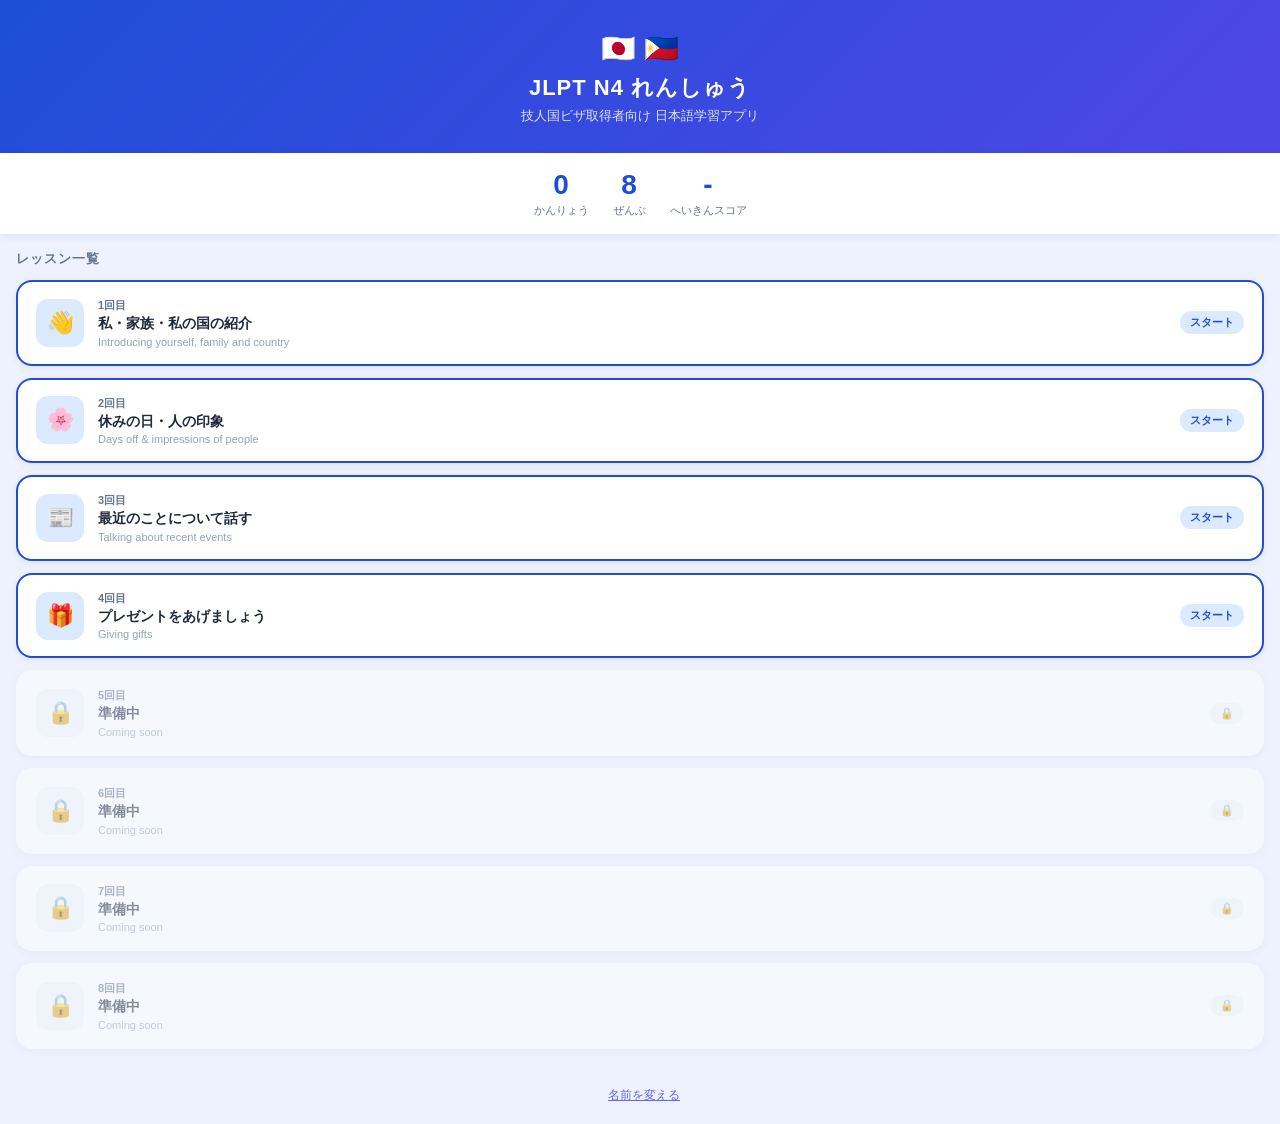
==== commit cc20f7c9: "修正" ====
--- a/jlpt-n4.html
+++ b/jlpt-n4.html
@@ -89,7 +89,8 @@
     .review-exp-tl-label { font-size: 11px; font-weight: 700; color: #1d4ed8; margin-bottom: 3px; }
 
     /* RESULT */
-    #result-screen { min-height: 100vh; background: linear-gradient(160deg, #1d4ed8 0%, #4f46e5 100%); padding: 40px 20px; display: flex; flex-direction: column; align-items: center; }
+    #result-screen { min-height: 100vh; background: linear-gradient(160deg, #1d4ed8 0%, #4f46e5 100%); padding: 40px 20px; flex-direction: column; align-items: center; }
+    #result-screen.active { display: flex; }
     .result-emoji { font-size: 64px; margin-bottom: 16px; }
     .result-title { font-size: 24px; font-weight: 900; color: white; margin-bottom: 4px; }
     .result-subtitle { font-size: 14px; color: rgba(255,255,255,0.8); margin-bottom: 32px; }
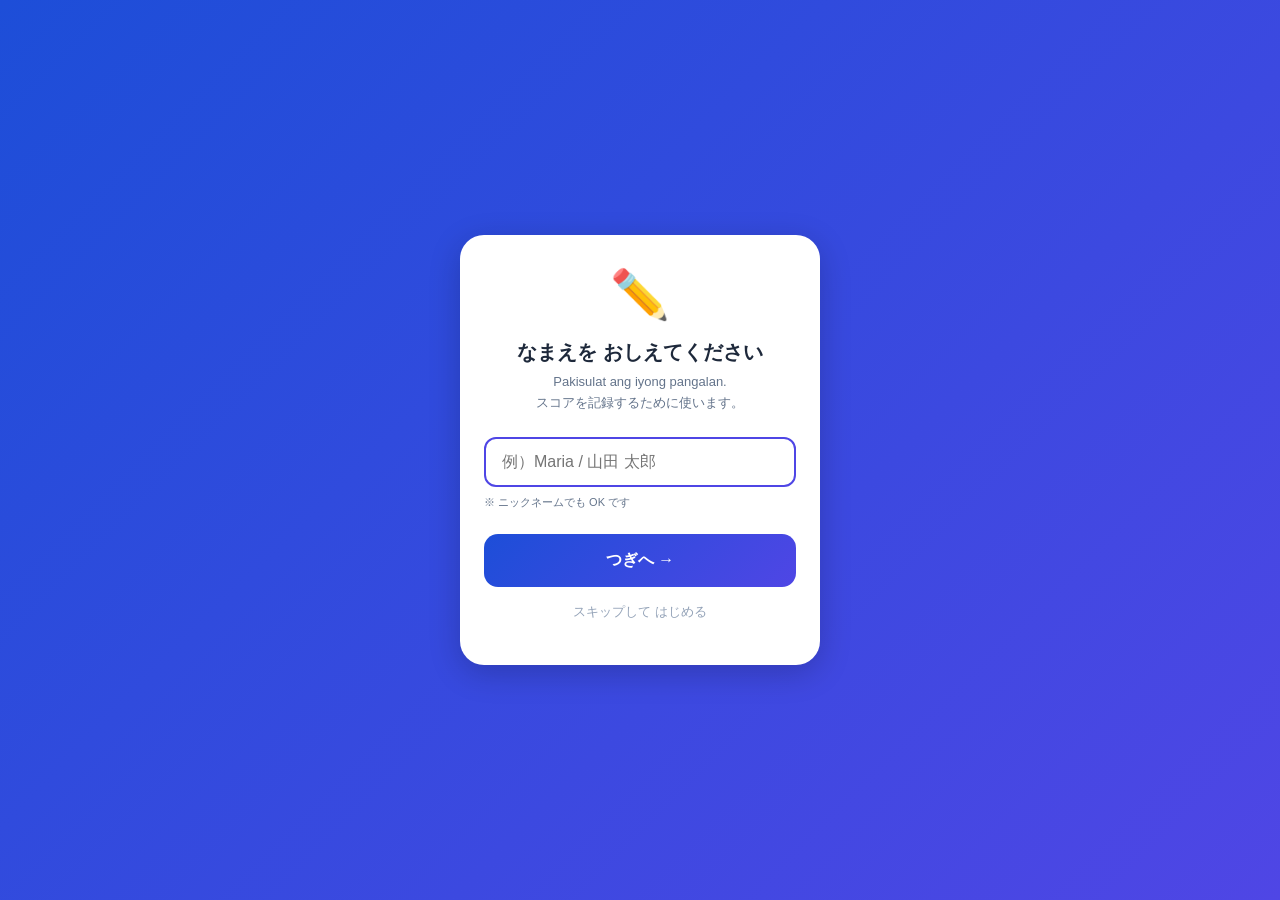
==== commit 84a1830c: "修正" ====
--- a/jlpt-n4.html
+++ b/jlpt-n4.html
@@ -156,7 +156,7 @@
     <div class="name-sub">Pakisulat ang iyong pangalan.<br>スコアを記録するために使います。</div>
     <input type="text" class="name-input" id="learner-name-input" placeholder="例）Maria / 山田 太郎" maxlength="30">
     <span class="name-input-label">※ ニックネームでも OK です</span>
-    <button class="btn-name-start" onclick="confirmName()">スタート！ 🚀</button>
+    <button class="btn-name-start" onclick="confirmName()">つぎへ →</button>
     <button class="btn-name-skip" onclick="confirmName(true)">スキップして はじめる</button>
   </div>
 </div>
@@ -478,7 +478,12 @@
     document.getElementById('learner-name-input').style.borderColor='#ef4444';
     return;
   }
-  _doStartLesson(pendingLessonId);
+  if(pendingLessonId){
+    _doStartLesson(pendingLessonId);
+  } else {
+    showScreen('home');
+    renderHome();
+  }
 }
 
 function _doStartLesson(id){
@@ -624,7 +629,9 @@
   localStorage.removeItem('learnerName');
   const el=document.getElementById('current-name-display');
   if(el)el.textContent='';
-  // 次にレッスンを押すと名前入力画面が出る（何もしなくてOK）
+  showScreen('name');
+  document.getElementById('learner-name-input').value='';
+  document.getElementById('learner-name-input').focus();
 }
 
 function nextLesson(){const n=LESSONS.find(l=>l.id===currentLessonId+1);if(n&&!n.locked)startLesson(n.id);}
@@ -632,7 +639,13 @@
 function goHome(){showScreen('home');renderHome();}
 function showScreen(name){document.querySelectorAll('.screen').forEach(s=>s.classList.remove('active'));document.getElementById(name+'-screen').classList.add('active');window.scrollTo(0,0);}
 
-renderHome();
+// アプリ起動時：名前未登録なら名前入力画面を最初に表示
+if(!learnerName){
+  showScreen('name');
+  document.getElementById('learner-name-input').focus();
+} else {
+  renderHome();
+}
 </script>
 </body>
 </html>
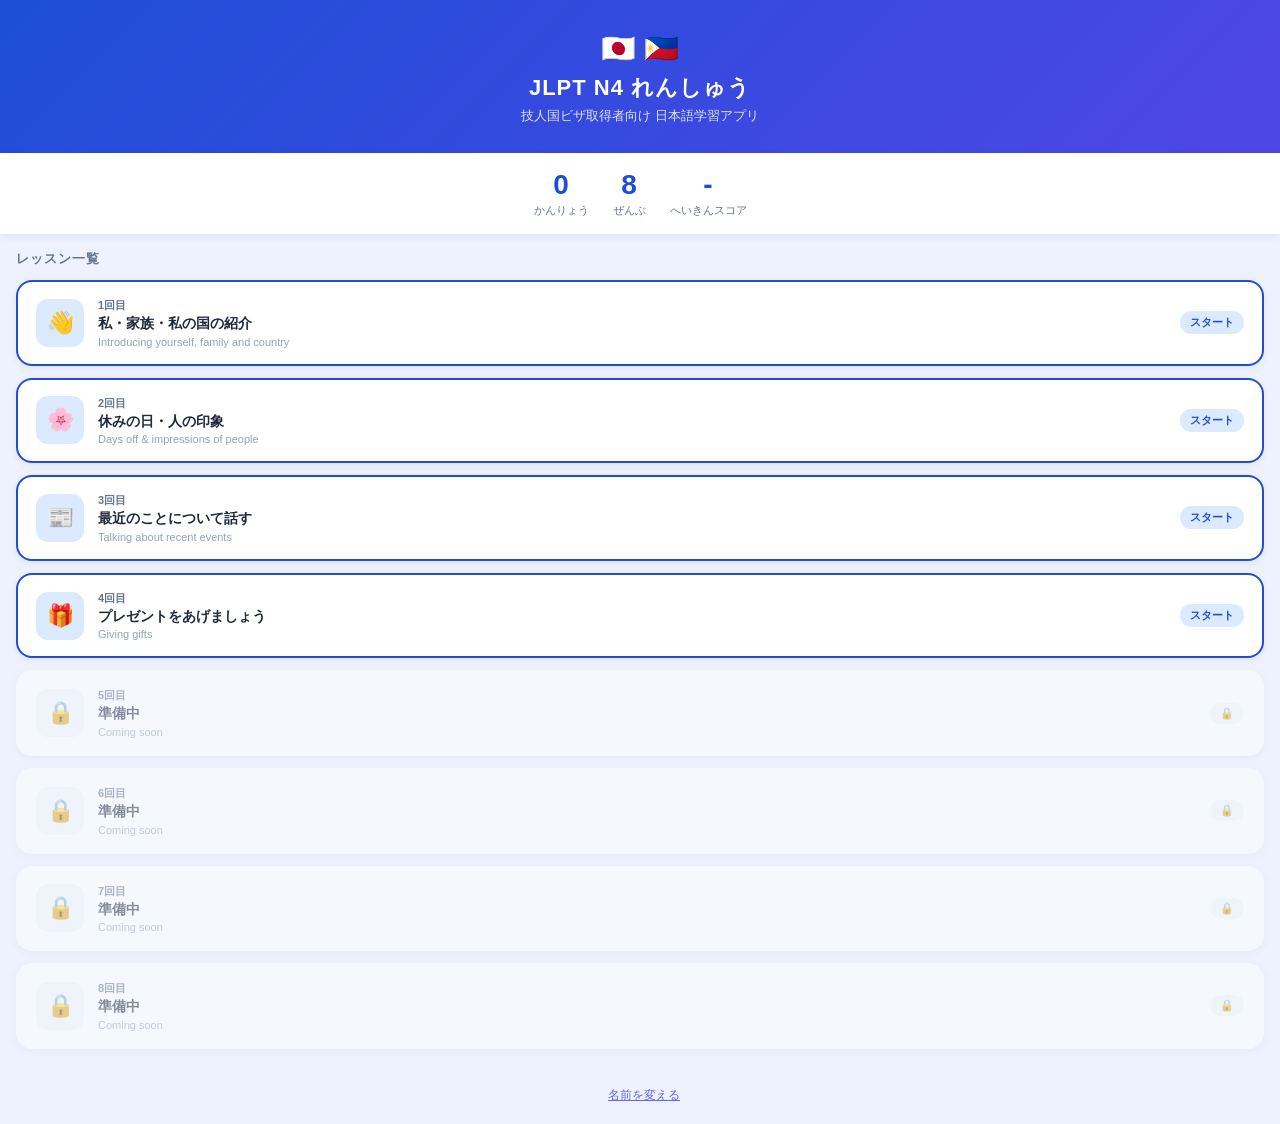
==== commit cbf6ce46: "修正" ====
--- a/jlpt-n4.html
+++ b/jlpt-n4.html
@@ -458,13 +458,9 @@
 
 function startLesson(id){
   pendingLessonId=id;
-  if(learnerName){
-    _doStartLesson(id);
-  } else {
-    showScreen('name');
-    document.getElementById('learner-name-input').value='';
-    document.getElementById('learner-name-input').focus();
-  }
+  showScreen('name');
+  document.getElementById('learner-name-input').value='';
+  document.getElementById('learner-name-input').focus();
 }
 
 function confirmName(skip){
@@ -639,13 +635,7 @@
 function goHome(){showScreen('home');renderHome();}
 function showScreen(name){document.querySelectorAll('.screen').forEach(s=>s.classList.remove('active'));document.getElementById(name+'-screen').classList.add('active');window.scrollTo(0,0);}
 
-// アプリ起動時：名前未登録なら名前入力画面を最初に表示
-if(!learnerName){
-  showScreen('name');
-  document.getElementById('learner-name-input').focus();
-} else {
-  renderHome();
-}
+renderHome();
 </script>
 </body>
 </html>
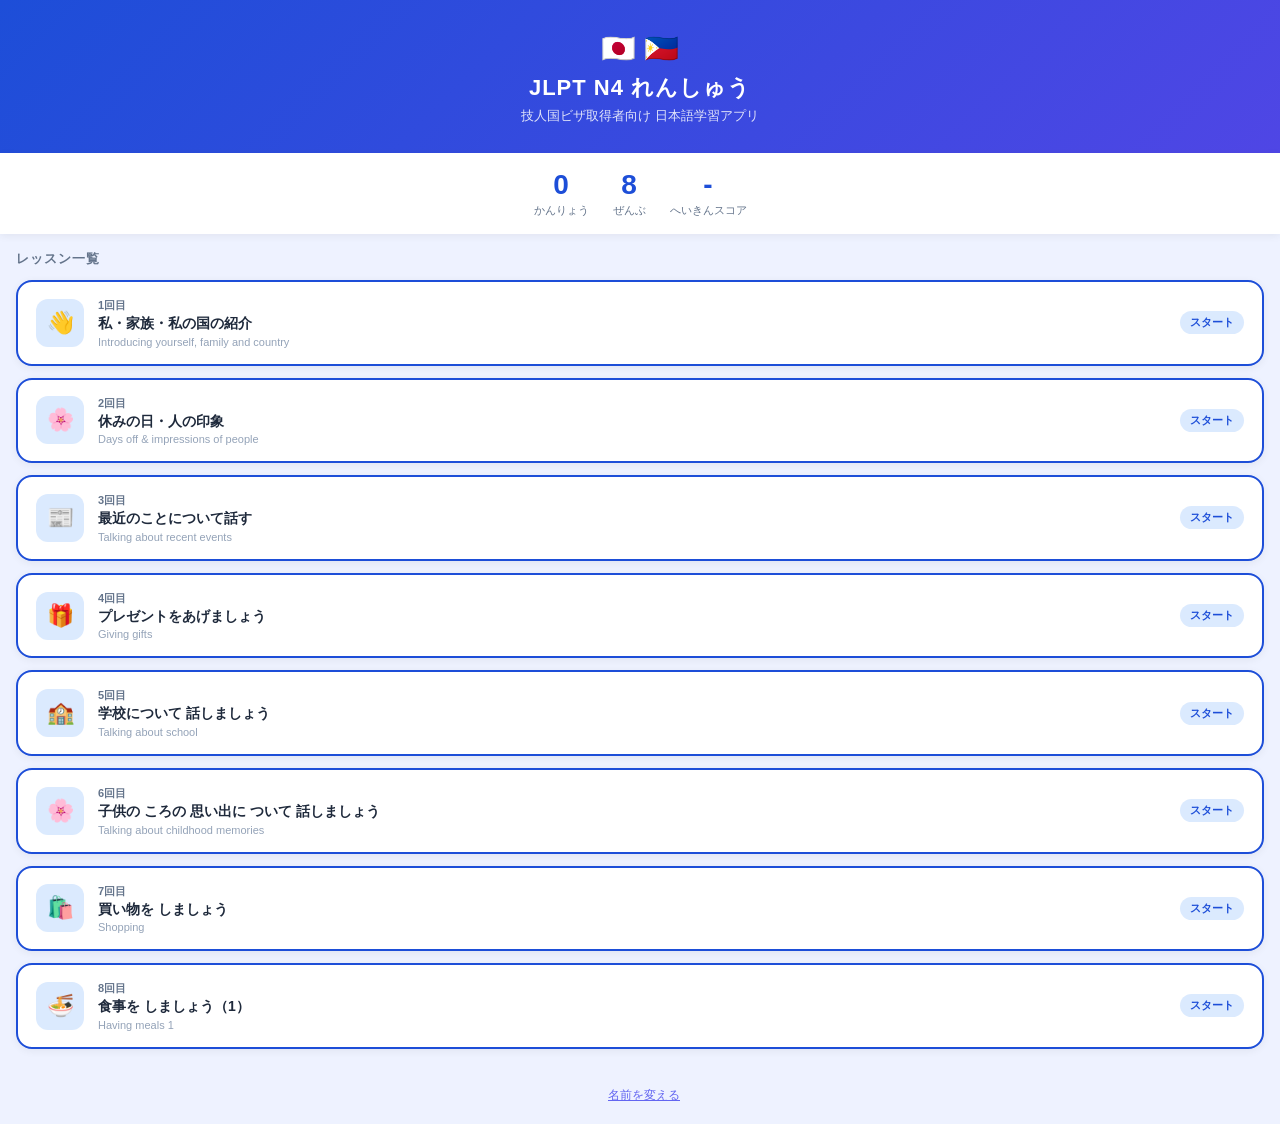
==== commit bdb15fc3: "更新" ====
--- a/jlpt-n4.html
+++ b/jlpt-n4.html
@@ -204,51 +204,51 @@
     questions:[
       {section:"問題１",instruction:"（　）に なにを いれますか。いちばん いい ものを ひとつ えらんで ください。",
        q:"わたしは 日本の えいがに （　） が あります。",c:["きょうみ","しょうせつ","せいさん","ちから"],a:0,
-       exp:{ja:"「きょうみ（興味）」は「関心・好きな気持ち」という意味です。「〜に興味がある」は「〜が好きで、もっと知りたい」という表現です。②しょうせつ＝小説（novel）、③せいさん＝生産（production）、④ちから＝力（power）は文に合いません。",
+       exp:{ja:"「きょうみ（興味）」は「すきで、もっと しりたい きもち・interest」という いみです。②しょうせつ＝小説（novel）、③せいさん＝生産（production）、④ちから＝力（power）は この ぶんに あいません。",
             tl:"Ang 'kyoumi (興味)' ay nangangahulugang interes. 'Eiga ni kyoumi ga aru' = interesado sa pelikula. Ang ibang mga salita ay hindi angkop sa pangungusap."}},
       {section:"問題１",instruction:"（　）に なにを いれますか。いちばん いい ものを ひとつ えらんで ください。",
        q:"わたしの （　） は しょうせつを 読む ことです。",c:["せいかつ","しつもん","しゅみ","やすみ"],a:2,
-       exp:{ja:"「しゅみ（趣味）」は「好きでよくすること・hobby」という意味です。「趣味は〜することです」は自己紹介でよく使う表現です。①せいかつ＝生活（daily life）、②しつもん＝質問（question）、④やすみ＝休み（rest/day off）は合いません。",
+       exp:{ja:"「しゅみ（趣味）」は「すきで よく すること・hobby」という いみです。「しゅみは〜することです」は よく つかう いいかたです。①せいかつ＝生活（daily life）、②しつもん＝質問（question）、④やすみ＝休み（day off）は あいません。",
             tl:"Ang 'shumi (趣味)' ay nangangahulugang libangan o hobby. 'Shumi wa ~ koto desu' = Ang aking hobby ay ~. Ito ang karaniwang parirala sa pagpapakilala ng sarili."}},
       {section:"問題１",instruction:"（　）に なにを いれますか。いちばん いい ものを ひとつ えらんで ください。",
        q:"わたしは ちかくの 店で （　） を して います。",c:["アルバイト","エレベーター","コーヒー","レストラン"],a:0,
-       exp:{ja:"「アルバイト」は「パートタイムの仕事」のことです。ドイツ語の『Arbeit』が語源です。「店でアルバイトをする」は「お店でパートタイム仕事をする」という意味です。",
+       exp:{ja:"「アルバイト」は「パートタイムの しごと・part-time job」という いみです。「みせで アルバイトを する」は「おみせで はたらく」という いみです。",
             tl:"Ang 'arubaito' ay part-time na trabaho. Galing ito sa salitang Aleman na 'Arbeit'. 'Mise de arubaito wo suru' = nagtatrabaho part-time sa tindahan."}},
       {section:"問題１",instruction:"（　）に なにを いれますか。いちばん いい ものを ひとつ えらんで ください。",
        q:"わたしの 国は 日本と （　） を して います。",c:["かいもの","ぼうえき","ゆにゅう","りょこう"],a:1,
-       exp:{ja:"「ぼうえき（貿易）」は「国と国の間でものを売ったり買ったりすること・trade」です。「国と国が貿易する」という表現が自然です。③ゆにゅう＝輸入（import）は貿易の一部ですが、「〜とゆにゅうをする」とは言いません。",
+       exp:{ja:"「ぼうえき（貿易）」は「くにと くにの あいだで ものを うったり かったり すること・trade」という いみです。③ゆにゅう＝輸入（import）は「〜と ゆにゅうを する」とは いいません。",
             tl:"Ang 'boueki (貿易)' ay internasyonal na kalakalan sa pagitan ng mga bansa (trade). 'Nihon to boueki wo suru' = nakikipagkalakalan sa Japan. Hindi 'kaimono' (pamimili) o 'ryokou' (turismo)."}},
       {section:"問題２",instruction:"＿＿の ぶんと だいたい おなじ いみの ぶんが あります。いちばん いい ものを ひとつ えらんで ください。",
        q:"おとうとは <u>のりものが すきです</u>。",c:["おとうとは テニスや サッカーが すきです。","おとうとは バスや 電車が すきです。","おとうとは パンや ごはんが すきです。","おとうとは 本や ざっしが すきです。"],a:1,
-       exp:{ja:"「のりもの（乗り物）」は「バス・電車・飛行機など、人が乗って移動するもの・vehicle」のことです。②「バスや電車」はどちらも乗り物なので、正解です。①はスポーツ、③は食べ物、④は本・雑誌です。",
+       exp:{ja:"「のりもの（乗り物）」は「バス・電車（でんしゃ）・ひこうきなど、ひとが のって いどうする もの・vehicle」という いみです。②「バスや でんしゃ」は どちらも のりものなので、せいかいです。①は スポーツ、③は たべもの、④は 本（ほん）・ざっしです。",
             tl:"Ang 'norimono (乗り物)' ay sasakyan tulad ng bus, tren, eroplano atbp. Ang ②'basu ya densha' (bus at tren) ay parehong sasakyan, kaya ito ang tamang sagot."}},
       {section:"問題２",instruction:"＿＿の ぶんと だいたい おなじ いみの ぶんが あります。いちばん いい ものを ひとつ えらんで ください。",
        q:"<u>あなたの ゆめは 何ですか</u>。",c:["あなたが いつか やりたい ことは 何ですか。","あなたが 今 こまって いる ことは 何ですか。","あなたが たいせつに して いる ものは 何ですか。","あなたが ひまな とき よく する ことは 何ですか。"],a:0,
-       exp:{ja:"「ゆめ（夢）」は「将来実現したいこと・dream/goal」という意味です。「いつかやりたいこと＝将来の夢」なので、①が正解です。②は悩み、③は大切なもの、④は趣味の質問です。",
+       exp:{ja:"「ゆめ（夢）」は「しょうらい じつげんしたいこと・dream/goal」という いみです。「いつか やりたいこと＝しょうらいの ゆめ」なので、①が せいかいです。②は こまっていること、③は たいせつな もの、④は しゅみの しつもんです。",
             tl:"Ang 'yume (夢)' ay pangarap para sa hinaharap. 'Itsu ka yaritai koto' (bagay na nais gawin someday) = kahulugang katulad ng pangarap. Kaya ang ① ang tamang sagot."}},
       {section:"問題３",instruction:"つぎの ことばの つかいかたで いちばん いい ものを ひとつ えらんで ください。",
        q:"「しょうらい」",c:["この ページの かんじの テストは しょうらい あります。","日本語の しゅくだいは しょうらい します。","むすめは しょうらい 学校から かえって きます。","わたしは しょうらい 学校の 先生に なりたいです。"],a:3,
-       exp:{ja:"「しょうらい（将来）」は「これからの未来・将来のこと・future」という意味です。夢や目標を話すときに使います。④「将来、先生になりたい」が最も自然な使い方です。①②③は近い未来（今日・明日など）の話で、「将来」は使いません。",
+       exp:{ja:"「しょうらい（将来）」は「これからの みらい・future」という いみです。ゆめや もくひょうを はなすときに つかいます。④「しょうらい、先生（せんせい）に なりたい」が いちばん しぜんな つかいかたです。①②③は ちかい みらい（きょう・あした）の はなしで「しょうらい」は つかいません。",
             tl:"Ang 'shourai (将来)' ay nangangahulugang malayong hinaharap o kinabukasan. Ginagamit ito para sa mga pangarap o layunin. Ang ④'shourai, sensei ni naritai' = nais maging guro sa hinaharap, ang pinakanatural na gamit."}},
       {section:"問題３",instruction:"つぎの ことばの つかいかたで いちばん いい ものを ひとつ えらんで ください。",
        q:"「うまい」",c:["あには 足が うまいので、5キロを 16分で はしります。","あねは えが うまいので、えを かく しごとを して います。","父は しごとが うまいので、はやく うちに かえって きます。","母は 電話が うまいので、毎日 友だちと 話して います。"],a:1,
-       exp:{ja:"「うまい」は「じょうず・上手・skilled/good at」という意味です。「絵がうまい」＝「絵を描くのが上手」→絵の仕事をしているという流れが自然です。①「足がうまい」は不自然（速いは「足が速い」）。③④も「仕事がうまい」「電話がうまい」は不自然な表現です。",
+       exp:{ja:"「うまい」は「じょうず・skilled/good at」という いみです。「えが うまい」＝「えを かくのが じょうず」→えの しごとを しているという ながれが しぜんです。①「あしが うまい」は ふしぜん（はやいは「あしが はやい」）。③④も「しごとが うまい」「でんわが うまい」は ふしぜんです。",
             tl:"Ang 'umai' ay nangangahulugang mahusay o magaling sa isang bagay. 'E ga umai' = magaling sa pagguhit. Kaya nagtatrabaho siya sa pagguhit. Hindi natural ang 'ashi ga umai' - dapat 'ashi ga hayai' (mabilis tumakbo)."}},
       {section:"問題４",instruction:"ひらがなで どう かきますか。ひとつ えらんで ください。",
        q:"おとうとは からだが <u>強い</u>です。",c:["あつい","たかい","つよい","よわい"],a:2,
-       exp:{ja:"「強い（つよい）」の読み方です。「体が強い」は「健康で丈夫なこと・strong/healthy」という意味です。①あつい＝暑い/厚い、②たかい＝高い、④よわい＝弱い（反対語）です。",
+       exp:{ja:"「強い（つよい）」の よみかたです。「からだが つよい」は「けんこうで じょうぶ・strong/healthy」という いみです。①あつい＝暑い（あつい）/厚い（あつい）、②たかい＝高い（たかい）、④よわい＝弱い（よわい）（はんたいの いみ）です。",
             tl:"Ang kanji na '強' ay binabasa bilang 'tsuyoi' na nangangahulugang malakas. 'Karada ga tsuyoi' = malusog at malakas ang katawan. Ang ④'yowai' ay kabaligtaran - nangangahulugang mahina."}},
       {section:"問題４",instruction:"ひらがなで どう かきますか。ひとつ えらんで ください。",
        q:"わたしには <u>兄</u>が 一人 います。",c:["あに","あね","いもうと","おとうと"],a:0,
-       exp:{ja:"「兄（あに）」は「自分より年上の男のきょうだい・older brother」のことです。「お兄さん（おにいさん）」は他の人の兄を呼ぶときに使います。②あね＝姉（older sister）、③いもうと＝妹（younger sister）、④おとうと＝弟（younger brother）です。",
+       exp:{ja:"「兄（あに）」は「じぶんより としうえの おとこの きょうだい・older brother」という いみです。「お兄さん（おにいさん）」は ほかの ひとの あにを よぶときに つかいます。②あね＝姉（older sister）、③いもうと＝妹（younger sister）、④おとうと＝弟（younger brother）です。",
             tl:"Ang '兄' ay binabasa bilang 'ani' na nangangahulugang kuya (older brother). '姉 (ane)' = ate, '妹 (imouto)' = bunso/nakababatang babae, '弟 (otouto)' = nakababatang lalaki."}},
       {section:"問題５",instruction:"どう かきますか。ひとつ えらんで ください。",
        q:"わたしの 父は <u>いしゃ</u>です。",c:["医者","医社","医車","医写"],a:0,
-       exp:{ja:"「医者（いしゃ）」は「お医者さん・ドクター・doctor」のことです。「医（い）」は「医学・医療」、「者（しゃ）」は「人・person」を意味します。「医社・医車・医写」という言葉は存在しません。",
+       exp:{ja:"「医者（いしゃ）」は「おいしゃさん・doctor」という いみです。「医（い）」は「いがく・medicine」、「者（しゃ）」は「ひと・person」という いみです。「医社・医車・医写」という ことばは ありません。",
             tl:"Ang tamang kanji ay '医者 (isha)' na nangangahulugang doktor. '医 (i)' = medikal, '者 (sha)' = tao/person. Ang '医社', '医車', '医写' ay hindi umiiral sa Japanese."}},
       {section:"問題５",instruction:"どう かきますか。ひとつ えらんで ください。",
        q:"わたしの <u>いもうと</u>は 大学生です。",c:["好","妹","姉","嫁"],a:1,
-       exp:{ja:"「妹（いもうと）」は「自分より年下の女のきょうだい・younger sister」のことです。③姉（あね）は年上の女のきょうだい。①好（す/こう）はlike/love、④嫁（よめ）はbride/daughter-in-lawです。",
+       exp:{ja:"「妹（いもうと）」は「じぶんより としした の おんなの きょうだい・younger sister」という いみです。③姉（あね）は としうえの おんなの きょうだい。①好（す）は like/love、④嫁（よめ）は bride/daughter-in-law です。",
             tl:"Ang '妹 (imouto)' ay nangangahulugang nakababatang kapatid na babae (younger sister). Huwag malito sa '姉 (ane)' = nakatatandang kapatid na babae. Ang '好' = gusto, '嫁' = nobya/manugang."}},
     ]
   },
@@ -257,51 +257,51 @@
     questions:[
       {section:"問題１",instruction:"（　）に なにを いれますか。いちばん いい ものを ひとつ えらんで ください。",
        q:"キムさんは 先生の 話を （　） 聞いて います。",c:["しんせつに","だんだん","まじめに","ゆうめいに"],a:2,
-       exp:{ja:"「まじめ（真面目）」は「ふざけないで、しっかりやること・seriously/diligently」という意味です。「まじめに聞く」は「真剣に聞く・listen carefully」です。①しんせつ＝親切（kind）、②だんだん＝gradually、④ゆうめいに＝有名に（famously）は文に合いません。",
+       exp:{ja:"「まじめ（真面目）」は「ふざけないで、しっかり やること・seriously/diligently」という いみです。「まじめに きく」は「しんけんに きく・listen carefully」です。①しんせつ＝親切（しんせつ・kind）、②だんだん＝gradually、④ゆうめいに＝有名（ゆうめい）に（famously）は あいません。",
             tl:"Ang 'majime (真面目)' ay nangangahulugang seryoso at tapat. 'Majime ni kiku' = pakikinig nang seryoso. Hindi angkop ang 'shinsetsu ni' (mabait), 'dandan' (unti-unti), o 'yuumei ni' (sikat)."}},
       {section:"問題１",instruction:"（　）に なにを いれますか。いちばん いい ものを ひとつ えらんで ください。",
        q:"きのう、かみを きりに （　） へ 行きました。",c:["かいしゃ","きっさてん","たいしかん","びよういん"],a:3,
-       exp:{ja:"「美容院（びよういん）」は「かみを切ったり、スタイルを整えたりする場所・hair salon」です。注意：「病院（びょういん）・hospital」と似ていますが、読み方が違います。①かいしゃ＝会社、②きっさてん＝喫茶店、③たいしかん＝大使館です。",
+       exp:{ja:"「びよういん（美容院）」は「かみを きったり、スタイルを ととのえたりする ばしょ・hair salon」です。ちゅうい：「びょういん（病院）・hospital」と にていますが、よみかたが ちがいます。①かいしゃ＝会社（かいしゃ）、②きっさてん＝喫茶店（きっさてん）、③たいしかん＝大使館（たいしかん）です。",
             tl:"Ang 'biyouin (美容院)' ay salon ng buhok. Mag-ingat sa pagkalito sa 'byouin (病院)' = ospital - magkaiba ang pronunciation! 'B-I-yo-u-in' vs 'B-yo-u-in'."}},
       {section:"問題１",instruction:"（　）に なにを いれますか。いちばん いい ものを ひとつ えらんで ください。",
        q:"なかがわさんは （　） 人です。",c:["おいしい","おとなしい","さむい","たかい"],a:1,
-       exp:{ja:"「おとなしい」は「静かで、あまりしゃべらない性格・quiet/gentle」という意味で、人の性格を表します。①おいしい＝食べ物の味（delicious）、③さむい＝温度（cold）、④たかい＝値段や高さ（expensive/tall）は人の性格には使いません。",
+       exp:{ja:"「おとなしい」は「しずかで、あまり しゃべらない せいかく・quiet/gentle」という いみで、ひとの せいかくを あらわします。①おいしい＝たべものの あじ（delicious）、③さむい＝おんど（cold）、④たかい＝ねだんや たかさ（expensive/tall）は ひとの せいかくには つかいません。",
             tl:"Ang 'otonashii' ay nangangahulugang tahimik at mahinahon ang ugali. Ito ay para sa ugali ng tao. 'Oishii' = masarap (pagkain), 'samui' = malamig (temperatura), 'takai' = mahal/matangkad - hindi para sa ugali."}},
       {section:"問題１",instruction:"（　）に なにを いれますか。いちばん いい ものを ひとつ えらんで ください。",
        q:"こんや おもしろい テレビ （　） の ほうそうが ありますよ。",c:["りょうり","ばんぐみ","ばんごう","りょこう"],a:1,
-       exp:{ja:"「番組（ばんぐみ）」は「テレビやラジオの番組・TV/radio program」のことです。「テレビ番組の放送がある」が自然な表現です。③「番号（ばんごう）」は数字の番号（number）で全然違います。",
+       exp:{ja:"「ばんぐみ（番組）」は「テレビや ラジオの ばんぐみ・TV/radio program」という いみです。「テレビ ばんぐみの ほうそうが ある」が しぜんな いいかたです。③「ばんごう（番号）」は かずの ばんごう（number）で ちがいます。",
             tl:"Ang 'bangumi (番組)' ay programa sa TV o radyo. 'Terebi bangumi no housou ga aru' = may mapanonood na programa sa TV. Huwag malito sa 'bangou (番号)' = numero/bilang - iba ang kahulugan!"}},
       {section:"問題２",instruction:"＿＿の ぶんと だいたい おなじ いみの ぶんが あります。いちばん いい ものを ひとつ えらんで ください。",
        q:"休みの 日は <u>たいてい どこかへ 出かけます</u>。",c:["休みの 日は あまり どこかへ 出かけません。","休みの 日は だいたい どこかへ 出かけます。","休みの 日は ちょっと どこかへ 出かけます。","休みの 日は ときどき どこかへ 出かけます。"],a:1,
-       exp:{ja:"「たいてい」と「だいたい」はどちらも「ほとんどの場合・usually/mostly」という意味で、ほぼ同じです。①「あまり〜ません」はnot very often（否定）、③「ちょっと」はa little、④「ときどき」はsometimesで意味が違います。",
+       exp:{ja:"「たいてい」と「だいたい」は どちらも「ほとんどの ばあい・usually/mostly」という いみで、ほぼ おなじです。①「あまり〜ません」は not very often（ひてい）、③「ちょっと」は a little、④「ときどき」は sometimes で いみが ちがいます。",
             tl:"Ang 'taitei' at 'daitai' ay parehong nangangahulugang 'kadalasan' o 'usually'. Kaya ang ②'daitai' ang pinakamalapit. Ang ①'amari ~masen' = hindi madalas (negatibo), ④'tokidoki' = paminsan-minsan."}},
       {section:"問題２",instruction:"＿＿の ぶんと だいたい おなじ いみの ぶんが あります。いちばん いい ものを ひとつ えらんで ください。",
        q:"きむらさんは <u>うつくしい</u> 人です。",c:["きむらさんは しずかな 人です。","きむらさんは きれいな 人です。","きむらさんは ゆうめいな 人です。","きむらさんは まじめな 人です。"],a:1,
-       exp:{ja:"「うつくしい（美しい）」と「きれい（綺麗）」はどちらも「beautiful・美しい」という意味で使えます。「きれい」には「beautiful」と「clean（きれい）」の2つの意味があります。①しずか＝quiet、③ゆうめい＝famous、④まじめ＝seriousです。",
+       exp:{ja:"「うつくしい（美しい）」と「きれい」は どちらも「beautiful」という いみで つかえます。「きれい」には「beautiful」と「clean（きれい）」の 2つの いみが あります。①しずか＝quiet、③ゆうめい＝famous、④まじめ＝serious です。",
             tl:"Ang 'utsukushii' at 'kirei' ay parehong nangangahulugang maganda (beautiful). Ang 'kirei' ay maaari ring mangahulugang malinis (clean). Ang ①'shizuka' = tahimik, ③'yuumei' = sikat, ④'majime' = seryoso."}},
       {section:"問題３",instruction:"つぎの ことばの つかいかたで いちばん いい ものを ひとつ えらんで ください。",
        q:"「しっかり」",c:["あの えいがは しっかりして おもしろかったです。","あの 子は まだ 小さいですが しっかりして いますね。","あの びよういんは しっかりして ゆうめいです。","その パンは しっかりして おいしくなかったです。"],a:1,
-       exp:{ja:"「しっかり（している）」は「責任感があって頼りになる・reliable/mature」という意味です。②「まだ小さいのにしっかりしている」→小さい子なのに大人っぽくて頼りになる、という文が最も自然です。映画・美容院・パンには「しっかり」は使いません。",
+       exp:{ja:"「しっかり（している）」は「せきにんかんが あって たよりになる・reliable/mature」という いみです。②「まだ ちいさいのに しっかりしている」→ちいさい こなのに おとなっぽくて たよりになる、という ぶんが いちばん しぜんです。えいが・びよういん・パンには「しっかり」は つかいません。",
             tl:"Ang 'shikkari (shite iru)' ay nangangahulugang matatag, responsable, at mapagkatiwalaan. Natural ang ②'mada chiisai ga shikkari shite iru' = maliit pa ngunit matibay ang loob. Hindi ito ginagamit para sa pelikula, salon, o tinapay."}},
       {section:"問題３",instruction:"つぎの ことばの つかいかたで いちばん いい ものを ひとつ えらんで ください。",
        q:"「きびしい」",c:["キムさんは きびしい 学生で 毎日 よく べんきょうして います。","もりさんの きびしい ふくを 見て おどろきました。","やまもと先生の うちで きびしい りょうりを ごちそうに なりました。","やまもと先生は 学生に とても きびしい 先生です。"],a:3,
-       exp:{ja:"「きびしい（厳しい）」は「ルールや基準が高く、ゆるくない・strict/severe」という意味です。「先生が学生に厳しい」という使い方が最も自然です。①「きびしい学生」②「きびしい服」③「きびしい料理」は日本語として不自然です。",
+       exp:{ja:"「きびしい（厳しい）」は「ルールや きじゅんが たかくて、ゆるくない・strict/severe」という いみです。「先生（せんせい）が がくせいに きびしい」が いちばん しぜんな つかいかたです。①「きびしい がくせい」②「きびしい ふく」③「きびしい りょうり」は にほんごとして ふしぜんです。",
             tl:"Ang 'kibishii (厳しい)' ay nangangahulugang mahigpit o striktong. 'Sensei ga gakusei ni kibishii' = mahigpit na guro. Hindi natural ang 'kibishii gakusei' (①), 'kibishii fuku' (②), o 'kibishii ryouri' (③)."}},
       {section:"問題４",instruction:"ひらがなで どう かきますか。ひとつ えらんで ください。",
        q:"きのうの <u>夜</u>は、一人で ゲームを して いました。",c:["あさ","ひる","ばん","よる"],a:3,
-       exp:{ja:"「夜（よる）」は「夜・night」の読み方です。「夕方から朝まで」を「よる（夜）」といいます。①あさ＝朝（morning）、②ひる＝昼（daytime）、③ばん＝晩（evening）も夜の意味ですが、「夜（よる）」の読み方を聞いています。",
+       exp:{ja:"「夜（よる）」は「よる・night」の よみかたです。「ゆうがたから あさまで」を「よる（夜）」と いいます。①あさ＝朝（morning）、②ひる＝昼（daytime）、③ばん＝晩（evening）も よるの いみですが、「夜（よる）」の よみかたを きいています。",
             tl:"Ang '夜' ay binabasa bilang 'yoru' na nangangahulugang gabi (night). '朝 (asa)' = umaga, '昼 (hiru)' = tanghali/hapon, '晩 (ban)' = takipsilim/gabi (mas pormal). Ang tamang pagbasa ng '夜' ay 'yoru'."}},
       {section:"問題４",instruction:"ひらがなで どう かきますか。ひとつ えらんで ください。",
        q:"<u>日曜日</u>は、友だちと うみに 行きました。",c:["にちよび","にちよんび","にちよっび","にちようび"],a:3,
-       exp:{ja:"「日曜日（にちようび）」の正しい読み方です。「日＝にち」「曜＝よう」「日＝び」と読みます。「にちよび」「にちよんび」「にちよっび」はすべて間違いです。曜日：月（げつ）火（か）水（すい）木（もく）金（きん）土（ど）日（にち）",
+       exp:{ja:"「日曜日（にちようび）」の ただしい よみかたです。「日＝にち」「曜＝よう」「日＝び」と よみます。「にちよび」「にちよんび」「にちよっび」は ぜんぶ まちがいです。ようび：月（げつ）火（か）水（すい）木（もく）金（きん）土（ど）日（にち）",
             tl:"Ang tamang pagbasa ng '日曜日' ay 'nichiyoubi' (Linggo). '日=nichi', '曜=you', '日=bi'. Lahat ng ibang pagbasa ay mali. Mga araw ng linggo: 月(Lunes), 火(Martes), 水(Miyerkules), 木(Huwebes), 金(Biyernes), 土(Sabado), 日(Linggo)."}},
       {section:"問題５",instruction:"どう かきますか。ひとつ えらんで ください。",
        q:"母は <u>きびしい</u> 人です。",c:["楽しい","厳しい","新しい","大人しい"],a:1,
-       exp:{ja:"「きびしい」の漢字は「厳しい（きびしい）」です。①楽しい（たのしい）＝fun/enjoyable、③新しい（あたらしい）＝new、④大人しい（おとなしい）＝quiet/gentle。それぞれ読み方と意味が全く違います。",
+       exp:{ja:"「きびしい」の かんじは「厳しい（きびしい）」です。①楽しい（たのしい）＝fun/enjoyable、③新しい（あたらしい）＝new、④大人しい（おとなしい）＝quiet/gentle。それぞれ よみかたと いみが ぜんぜん ちがいます。",
             tl:"Ang tamang kanji ng 'kibishii' ay '厳しい' (mahigpit). '楽しい (tanoshii)' = masaya, '新しい (atarashii)' = bago, '大人しい (otonashii)' = tahimik. Bawat isa ay may iba't ibang kahulugan at pagbasa."}},
       {section:"問題５",instruction:"どう かきますか。ひとつ えらんで ください。",
        q:"やまもと先生は <u>しんせつ</u>です。",c:["新切","人切","大切","親切"],a:3,
-       exp:{ja:"「親切（しんせつ）」は「他の人に優しくして助けること・kind/helpful」という意味です。「親」はおや/したしい（close/friendly）、「切」はせつ（earnest）。「新切・人切」という漢字の言葉は存在しません。「大切（たいせつ）」は「important」で別の単語です。",
+       exp:{ja:"「親切（しんせつ）」は「ほかの ひとに やさしくして たすけること・kind/helpful」という いみです。「新切・人切」という かんじの ことばは ありません。「大切（たいせつ）」は「important」で べつの ことばです。",
             tl:"Ang tamang kanji ng 'shinsetsu' ay '親切' na nangangahulugang mabait at matulungin (kind). '親 = malapit/pamilya', '切 = tapat'. Ang '新切' at '人切' ay hindi umiiral. Ang '大切 (taisetsu)' = mahalaga, ibang salita."}},
     ]
   },
@@ -310,55 +310,55 @@
     questions:[
       {section:"問題１",instruction:"（　）に なにを いれますか。いちばん いい ものを ひとつ えらんで ください。",
        q:"友だちに 会えなくて、（　） です。",c:["うつくしい","きびしい","さびしい","すずしい"],a:2,
-       exp:{ja:"「さびしい（寂しい）」は「一人で、誰かに会いたい気持ち・lonely」という意味です。友達に会えない→さびしい、という流れが自然です。①うつくしい＝beautiful、②きびしい＝strict、④すずしい＝cool/refreshing（温度）は合いません。",
+       exp:{ja:"「さびしい（寂しい）」は「ひとりで、だれかに あいたい きもち・lonely」という いみです。ともだちに あえない→さびしい、という ながれが しぜんです。①うつくしい＝beautiful、②きびしい＝strict、④すずしい＝cool（おんど）は あいません。",
             tl:"Ang 'sabishii (寂しい)' ay nangangahulugang malungkot dahil nawawalan o hindi nakikita ang mahal sa buhay/kaibigan (lonely). Natural na maramdamang 'sabishii' kapag hindi nakikita ang kaibigan."}},
       {section:"問題１",instruction:"（　）に なにを いれますか。いちばん いい ものを ひとつ えらんで ください。",
        q:"おかげさまで、新しい しごとに （　） きました。",c:["あって","ついて","なれて","はいって"],a:2,
-       exp:{ja:"「なれる（慣れる）」は「最初は難しかったことが、だんだん自然にできるようになること・to get used to」です。「仕事に慣れてきた」は「仕事が最初は大変だったが、だんだん慣れてきた」という意味です。「おかげさまで」は感謝の表現です。",
+       exp:{ja:"「なれる（慣れる）」は「さいしょは むずかしかったことが、だんだん できるように なること・to get used to」です。「しごとに なれてきた」は「しごとが だんだん できるように なってきた」という いみです。「おかげさまで」は かんしゃの いいかたです。",
             tl:"Ang 'nareru (慣れる)' ay nangangahulugang masanay. 'Shigoto ni narete kita' = unti-unti na nasasanay sa trabaho. 'Okagesama de' = salamat sa tulong ng lahat (magalang na pagpapasalamat)."}},
       {section:"問題１",instruction:"（　）に なにを いれますか。いちばん いい ものを ひとつ えらんで ください。",
        q:"となりの かぞくが 大きな こえで （　） して います。",c:["けっこん","けんか","ぼうえき","ゆにゅう"],a:1,
-       exp:{ja:"「けんか（喧嘩）」は「怒って、大きな声で言い合いをすること・to fight/quarrel」です。「大きな声で〜している」→けんかの状況が最も自然です。①けっこん＝結婚（marriage）、③ぼうえき＝貿易（trade）、④ゆにゅう＝輸入（import）は合いません。",
+       exp:{ja:"「けんか（喧嘩）」は「おこって、おおきな こえで いいあいを すること・to fight/quarrel」です。「おおきな こえで〜している」→けんかの じょうきょうが いちばん しぜんです。①けっこん＝結婚（けっこん・marriage）、③ぼうえき＝貿易（ぼうえき・trade）、④ゆにゅう＝輸入（ゆにゅう・import）は あいません。",
             tl:"Ang 'kenka (喧嘩)' ay nangangahulugang away o pagtatalo. Natural na maingay kapag nag-aaway ang pamilya. 'Kekkon (結婚)' = kasal, 'boueki' = kalakalan, 'yunyuu' = pag-import - hindi angkop."}},
       {section:"問題１",instruction:"（　）に なにを いれますか。いちばん いい ものを ひとつ えらんで ください。",
        q:"わたしは まいあさ 6時に おきる （　） が あります。",c:["きょうみ","しゅうかん","しょうかい","るす"],a:1,
-       exp:{ja:"「しゅうかん（習慣）」は「毎日くり返してやること・habit/routine」という意味です。「毎朝6時に起きる習慣がある」は「every morning as a habit」という意味です。①きょうみ＝興味（interest）、③しょうかい＝紹介（introduction）、④るす＝留守（not home）は合いません。",
+       exp:{ja:"「しゅうかん（習慣）」は「まいにち くりかえして やること・habit/routine」という いみです。「まいあさ 6じに おきる しゅうかんが ある」は「every morning as a habit」という いみです。①きょうみ＝興味（きょうみ・interest）、③しょうかい＝紹介（しょうかい・introduction）、④るす＝留守（るす・not home）は あいません。",
             tl:"Ang 'shuukan (習慣)' ay nangangahulugang gawi o habit. 'Maiaasa 6-ji ni okiru shuukan ga aru' = ugaling gumising ng 6 am araw-araw. 'Kyoumi' = interes, 'shoukai' = pagpapakilala, 'rusu' = wala sa bahay."}},
       {section:"問題２",instruction:"＿＿の ぶんと だいたい おなじ いみの ぶんが あります。いちばん いい ものを ひとつ えらんで ください。",
        q:"てがみを 読んで、<u>びっくりしました</u>。",c:["てがみを 読んで、おどろきました。","てがみを 読んで、こまりました。","てがみを 読んで、さびしく なりました。","てがみを 読んで、しんぱいしました。"],a:0,
-       exp:{ja:"「びっくりする」と「おどろく（驚く）」はどちらも「surprised・驚く」という同じ意味です。どちらも「予想しなかったことが起きたとき」に使います。②こまる＝困る（troubled）、③さびしい＝寂しい（lonely）、④しんぱい＝心配（worried）は違います。",
+       exp:{ja:"「びっくりする」と「おどろく（驚く）」は どちらも「surprised」という おなじ いみです。どちらも「よそうしなかった ことが おきたとき」に つかいます。②こまる＝困る（こまる・troubled）、③さびしい（lonely）、④しんぱい＝心配（しんぱい・worried）は ちがいます。",
             tl:"Ang 'bikkuri suru' at 'odoroku (驚く)' ay parehong nangangahulugang magulat (surprised). Pareho silang ginagamit kapag may hindi inaasahang nangyari. 'Komaru' = nag-aalala/nahihirapan, 'sabishii' = malungkot."}},
       {section:"問題２",instruction:"＿＿の ぶんと だいたい おなじ いみの ぶんが あります。いちばん いい ものを ひとつ えらんで ください。",
        q:"となりの いえの おじいさんが <u>なくなりました</u>。",c:["となりの いえの おじいさんが 言いました。","となりの いえの おじいさんが 聞きました。","となりの いえの おじいさんが しにました。","となりの いえの おじいさんが 出かけました。"],a:2,
-       exp:{ja:"「なくなる（亡くなる）」は「死ぬ（しぬ）」の丁寧な・敬語的な表現です。「亡くなりました」は「死にました」より丁寧で、お葬式やお悔やみの場面でよく使われます。日本語では「死ぬ」より「亡くなる」のほうが礼儀正しい表現です。",
+       exp:{ja:"「なくなる（亡くなる）」は「しぬ（死ぬ）」の ていねいな いいかたです。「なくなりました」は「しにました」より ていねいで、そうしきや おくやみの ばめんで よく つかわれます。にほんごでは「しぬ」より「なくなる」の ほうが れいぎただしい いいかたです。",
             tl:"Ang 'nakunaru (亡くなる)' ay magalang na paraan ng pagsasabi ng 'shinu (死ぬ)' = mamatay. Ang 'nakunarimashita' ay mas magalang at ginagamit sa libing o pagpapahayag ng pakikiramay. Mas magalang kaysa 'shinimashita'."}},
       {section:"問題３",instruction:"つぎの ことばの つかいかたで いちばん いい ものを ひとつ えらんで ください。",
        q:"「るす」",c:["雨と かぜが つよくて、学校が るすに なりました。","ゆうびんきょくが るすだったので、きっては 買えませんでした。","先生の いえを たずねましたが、るすでした。","新しい びじゅつかんに 行きましたが、るすでした。"],a:2,
-       exp:{ja:"「るす（留守）」は「家の人がいない・not home/nobody home」という意味です。③「先生の家を訪ねたが、留守だった」＝「先生が家にいなかった」が正しい使い方です。学校・郵便局・美術館は「留守」になりません（人がいる場所には使わない）。",
+       exp:{ja:"「るす（留守）」は「いえの ひとが いない・not home/nobody home」という いみです。③「先生（せんせい）の いえを たずねたが、るすだった」＝「先生が いえに いなかった」が ただしい つかいかたです。がっこう・ゆうびんきょく・びじゅつかんは「るす」に なりません。",
             tl:"Ang 'rusu (留守)' ay nangangahulugang wala sa bahay (nobody home). '先生の家を訪ねたが、留守でした' = Pumunta sa bahay ng guro ngunit wala siya. Hindi ito ginagamit para sa paaralan, post office, o museum."}},
       {section:"問題３",instruction:"つぎの ことばの つかいかたで いちばん いい ものを ひとつ えらんで ください。",
        q:"「さいきん」",c:["さいきん じゅぎょうが はじまるので、きょうしつへ 行きましょう。","さいきん いっしょに えいがを 見に 行きませんか。","さいきん かえって きたので、まだ 何も 食べて いません。","さいきん 子どもが まじめに べんきょうしないので、しんぱいです。"],a:3,
-       exp:{ja:"「さいきん（最近）」は「この頃・lately/recently」という意味で、最近の変化や状況を表します。④「最近、子供が真剣に勉強しない」→最近の子供の変化・状況を表す文が最も自然です。①②は未来・提案の文で「最近」は使いません。",
+       exp:{ja:"「さいきん（最近）」は「このごろ・lately/recently」という いみで、さいきんの へんかや じょうきょうを あらわします。④「さいきん、こどもが まじめに べんきょうしない」→さいきんの こどもの へんかを あらわす ぶんが いちばん しぜんです。①②は みらいや ていあんの ぶんで「さいきん」は つかいません。",
             tl:"Ang 'saikin (最近)' ay nangangahulugang kamakailan o lately/recently. Pinaka-natural ang ④'saikin kodomo ga majime ni benkyou shinai' = kamakailan, hindi sineseryoso ng bata ang pag-aaral. Nagpapakita ng bagong pagbabago."}},
       {section:"問題４",instruction:"ひらがなで どう かきますか。ひとつ えらんで ください。",
        q:"友だちが <u>有名な</u> テレビばんぐみに 出ました。",c:["ゆうめ","ゆうめい","ゆめ","ゆめい"],a:1,
-       exp:{ja:"「有名（ゆうめい）」の正しい読み方です。「有（ゆう）」＋「名（めい）」＝「ゆうめい」。「ゆうめ」「ゆめ」「ゆめい」はすべて間違いです。「夢（ゆめ）」は全く別の漢字・別の単語です。",
+       exp:{ja:"「有名（ゆうめい）」の ただしい よみかたです。「有（ゆう）」＋「名（めい）」＝「ゆうめい」。「ゆうめ」「ゆめ」「ゆめい」は ぜんぶ まちがいです。「夢（ゆめ）」は ぜんぜん べつの かんじ・べつの ことばです。",
             tl:"Ang tamang pagbasa ng '有名' ay 'yuumei' na nangangahulugang sikat o bantog (famous). '有 = yuu', '名 = mei'. Lahat ng ibang pagbasa ay mali. Huwag malito sa '夢 (yume)' = pangarap - ibang kanji ito!"}},
       {section:"問題４",instruction:"ひらがなで どう かきますか。ひとつ えらんで ください。",
        q:"あには <u>去年</u> けっこんしました。",c:["きょうねん","きょねん","きゅうねん","きゅねん"],a:1,
-       exp:{ja:"「去年（きょねん）」の正しい読み方です。「去（きょ）」＋「年（ねん）」＝「きょねん」。「きょうねん」は間違いです（「去」は「きょ」であり「きょう」ではありません）。今年＝ことし、来年＝らいねん、去年＝きょねん。",
+       exp:{ja:"「去年（きょねん）」の ただしい よみかたです。「去（きょ）」＋「年（ねん）」＝「きょねん」。「きょうねん」は まちがいです（「去」は「きょ」で「きょう」では ありません）。ことし＝今年（ことし）、らいねん＝来年（らいねん）、きょねん＝去年（きょねん）。",
             tl:"Ang tamang pagbasa ng '去年' ay 'kyonen' na nangangahulugang nakaraang taon (last year). '去 = kyo (HINDI kyou)', '年 = nen'. 'Kyounen' ay MALI. Taon: 今年 (kotoshi) = ngayong taon, 来年 (rainen) = susunod na taon, 去年 (kyonen) = nakaraang taon."}},
       {section:"問題５",instruction:"どう かきますか。ひとつ えらんで ください。",
        q:"そぼは まいあさ こうえんを 1時間 <u>あるいて</u> います。",c:["足いて","歩いて","走いて","元いて"],a:1,
-       exp:{ja:"「歩く（あるく）」のて形は「歩いて（あるいて）」です。漢字は「歩（ほ/あるく）」です。「足いて・走いて・元いて」という表現は存在しません。「走る（はしる）→走って」「泳ぐ（およぐ）→泳いで」と区別しましょう。",
+       exp:{ja:"「歩く（あるく）」の て形は「歩いて（あるいて）」です。かんじは「歩（あるく）」です。「足いて・走いて・元いて」という ひょうげんは ありません。「走る（はしる）→はしって」「泳ぐ（およぐ）→およいで」と くべつしましょう。",
             tl:"Ang te-form ng 'aruku (歩く)' = maglakad ay 'aruite (歩いて)'. Ang tamang kanji ay '歩'. Ang '足いて', '走いて', '元いて' ay hindi umiiral. 'Hashiru (走る)' = tumakbo → 'hashitte'."}},
       {section:"問題５",instruction:"どう かきますか。ひとつ えらんで ください。",
        q:"うちの <u>ちかくに</u> 新しい スーパーが できました。",c:["辺く","近く","返く","遠く"],a:1,
-       exp:{ja:"「近く（ちかく）」の漢字は「近」です。「近い（ちかい）」の名詞形です。反対語は「遠く（とおく）・far away」。「辺く・返く」という漢字の言葉は存在しません。",
+       exp:{ja:"「近く（ちかく）」の かんじは「近」です。「近い（ちかい）」の めいしけいです。はんたいの ことばは「遠く（とおく）・far away」。「辺く・返く」という かんじの ことばは ありません。",
             tl:"Ang tamang kanji ng 'chikaku' ay '近く' na nangangahulugang malapit. '遠く (tooku)' = malayo (kabaligtaran). Ang '辺く' at '返く' ay hindi umiiral sa Japanese."}},
       {section:"問題５",instruction:"どう かきますか。ひとつ えらんで ください。",
        q:"あねは このごろ げんきが ないので、<u>しんぱい</u>です。",c:["心配","化配","父配","必配"],a:0,
-       exp:{ja:"「心配（しんぱい）」は「心が落ち着かない・worried/anxious」という意味です。「心（こころ）」は心・heart、「配（はい）」は配る・arrange。「化配・父配・必配」という漢字の組み合わせは存在しません。",
+       exp:{ja:"「心配（しんぱい）」は「こころが おちつかない・worried/anxious」という いみです。「心（こころ）」は こころ・heart、「配（はい）」は くばる・arrange。「化配・父配・必配」という かんじの くみあわせは ありません。",
             tl:"Ang tamang kanji ng 'shinpai' ay '心配' na nangangahulugang nag-aalala (worried). '心 = puso/kalooban', '配 = ipamahagi'. Ang '化配', '父配', '必配' ay hindi umiiral bilang salita sa Japanese."}},
     ]
   },
@@ -367,68 +367,273 @@
     questions:[
       {section:"問題１",instruction:"（　）に なにを いれますか。いちばん いい ものを ひとつ えらんで ください。",
        q:"みんなで （　） して、先生に 花を プレゼントしました。",c:["しょうたい","そうだん","ぼうえき","りょうり"],a:1,
-       exp:{ja:"「そうだん（相談）」は「みんなで話し合って決めること・to discuss/consult」です。「みんなで相談して〜した」は「together we discussed and decided to ~」という意味です。①しょうたい＝招待（invite）、③ぼうえき＝貿易、④りょうり＝料理（cooking）は合いません。",
+       exp:{ja:"「そうだん（相談）」は「みんなで はなしあって きめること・to discuss/consult」です。「みんなで そうだんして〜した」は「together we discussed」という いみです。①しょうたい＝招待（しょうたい・invite）、③ぼうえき＝貿易（ぼうえき）、④りょうり＝料理（りょうり・cooking）は あいません。",
             tl:"Ang 'soudan (相談)' ay nangangahulugang pag-usapan o kumonsulta. 'Minna de soudan shite' = pinag-usapan ng lahat at nagpasya. 'Shoutai' = mag-imbita, 'boueki' = kalakalan, 'ryouri' = pagluluto."}},
       {section:"問題１",instruction:"（　）に なにを いれますか。いちばん いい ものを ひとつ えらんで ください。",
        q:"友だちの けっこんの （　） に 何を あげますか。",c:["アイディア","おいわい","おれい","たんじょうび"],a:1,
-       exp:{ja:"「おいわい（お祝い）」は「おめでたいことをお祝いする贈り物・celebration/congratulatory gift」という意味です。「けっこんのお祝い」は「wedding celebration gift」です。③おれい＝お礼（thank-you gift）は結婚祝いとは違います。",
+       exp:{ja:"「おいわい（お祝い）」は「おめでたいことを おいわいする おくりもの・celebration/congratulatory gift」という いみです。「けっこんの おいわい」は「wedding celebration gift」です。③おれい＝お礼（おれい・thank-you gift）は けっこんいわいとは ちがいます。",
             tl:"Ang 'oiwai (お祝い)' ay regalo o pagbati para sa espesyal na okasyon. 'Kekkon no oiwai' = regalo para sa kasal (wedding gift). 'Orei (お礼)' = pasasalamat, 'tanjoubi (誕生日)' = kaarawan - iba ang okasyon."}},
       {section:"問題１",instruction:"（　）に なにを いれますか。いちばん いい ものを ひとつ えらんで ください。",
        q:"けっこんしきに だれを （　） しますか。",c:["しょうかい","しょうたい","せいさん","そうだん"],a:1,
-       exp:{ja:"「しょうたい（招待）」は「パーティーや行事に来てほしい人を誘うこと・to invite」という意味です。「結婚式に〜を招待する」が自然です。①しょうかい＝紹介（introduce）と混同しやすいので注意！「紹介」は人を会わせること、「招待」は来てもらうことです。",
+       exp:{ja:"「しょうたい（招待）」は「パーティーや ぎょうじに きて ほしい ひとを さそうこと・to invite」という いみです。「けっこんしきに〜を しょうたいする」が しぜんです。①しょうかい＝紹介（しょうかい・introduce）と まちがえやすいので きをつけましょう！「しょうかい」は ひとを あわせること、「しょうたい」は きてもらうことです。",
             tl:"Ang 'shoutai (招待)' ay nangangahulugang mag-imbita. 'Kekkonsiki ni shoutai suru' = imbitahan sa kasal. Mag-ingat sa pagkalito sa '紹介 (shoukai)' = pagpapakilala ng tao sa isa't isa - iba ang kahulugan!"}},
       {section:"問題１",instruction:"（　）に なにを いれますか。いちばん いい ものを ひとつ えらんで ください。",
        q:"子どもは すきな おかしを もらって、（　） いました。",c:["さしあげて","たのんで","つくって","よろこんで"],a:3,
-       exp:{ja:"「よろこぶ（喜ぶ）」は「嬉しくて、幸せな様子・to be happy/joyful」という意味です。好きなお菓子をもらった→喜んでいた、という流れが自然です。①さしあげて＝あげる（丁寧語）、②たのんで＝頼んで（request）、③つくって＝作って（make）は合いません。",
+       exp:{ja:"「よろこぶ（喜ぶ）」は「うれしくて、しあわせな ようす・to be happy/joyful」という いみです。すきな おかしを もらった→よろこんでいた、という ながれが しぜんです。①さしあげて＝あげる（ていねいご）、②たのんで＝頼んで（request）、③つくって＝作って（make）は あいません。",
             tl:"Ang 'yorokobu (喜ぶ)' ay nangangahulugang masaya o natutuwa. Natural na matuwa ang bata kapag nakatanggap ng paboritong kendi. 'Sashiagete' = ibigay (magalang), 'tanonde' = humiling, 'tsukutte' = gumawa - hindi angkop."}},
       {section:"問題２",instruction:"＿＿の ぶんと だいたい おなじ いみの ぶんが あります。いちばん いい ものを ひとつ えらんで ください。",
        q:"<u>おれいを 言いました</u>。",c:["「ありがとう」と 言いました。","「おめでとう」と 言いました。","「ごめんなさい」と 言いました。","「さようなら」と 言いました。"],a:0,
-       exp:{ja:"「おれい（お礼）を言う」は「ありがとうと言う・to say thank you」という意味です。①「ありがとう」が正解です。②「おめでとう」＝congratulations、③「ごめんなさい」＝apology、④「さようなら」＝goodbye で全て違います。",
+       exp:{ja:"「おれい（お礼）を いう」は「ありがとうと いう・to say thank you」という いみです。①「ありがとう」が せいかいです。②「おめでとう」＝congratulations、③「ごめんなさい」＝apology、④「さようなら」＝goodbye で ぜんぶ ちがいます。",
             tl:"Ang 'orei wo iu (お礼を言う)' ay sabihing salamat (to say thank you). 'Arigatou to iimashita' = sinabi ng salamat - ito ang tamang sagot. 'Omedetou' = congratulations, 'gomen nasai' = patawad, 'sayounara' = paalam."}},
       {section:"問題２",instruction:"＿＿の ぶんと だいたい おなじ いみの ぶんが あります。いちばん いい ものを ひとつ えらんで ください。",
        q:"父が しょうせつを <u>くれました</u>。",c:["父に しょうせつを あげました。","父に しょうせつを かしました。","父に しょうせつを かりました。","父に しょうせつを もらいました。"],a:3,
-       exp:{ja:"「くれる」は「他の人→私へのプレゼント（give to me）」、「もらう」は「私が受け取ること（I receive）」です。どちらも「父→私」という方向で同じ意味になります。「あげる」は「私→他の人（I give）」で逆方向です。",
+       exp:{ja:"「くれる」は「ほかの ひと→わたしへの プレゼント（give to me）」、「もらう」は「わたしが うけとること（I receive）」です。どちらも「ちち→わたし」という ほうこうで おなじ いみに なります。「あげる」は「わたし→ほかの ひと（I give）」で ぎゃくほうこうです。",
             tl:"Ang 'kureru' (ibinibigay sa akin) at 'morau' (tinatanggap ko) ay parehong nagpapakita ng direksyon na TATAY → AKO. 'Chichi ga hon wo kureta' = 'Chichi ni hon wo moratta' = Nakatanggap ng libro mula sa tatay. 'Ageru' = AKO ang nagbibigay sa iba."}},
       {section:"問題３",instruction:"つぎの ことばの つかいかたで いちばん いい ものを ひとつ えらんで ください。",
        q:"「足りる」",c:["一週間前に 出した てがみが まだ 足りて いません。","おくりものを 買いに 行きましたが、お金が 足りませんでした。","はしりましたが、パーティーが はじまる 時間に 足りませんでした。","店は かいものを する 人が 足りて いて、入れませんでした。"],a:1,
-       exp:{ja:"「足りる（たりる）」は「必要な量がある・enough/sufficient」という意味です。②「お金が足りない」は「お金が少なくて足りない・not enough money」で最も自然な使い方です。①「手紙が足りていない」③「時間に足りない」は日本語として不自然です。",
+       exp:{ja:"「足りる（たりる）」は「ひつような りょうが ある・enough/sufficient」という いみです。②「おかねが たりない」は「おかねが すくなくて たりない・not enough money」で いちばん しぜんな つかいかたです。①「てがみが たりていない」③「じかんに たりない」は にほんごとして ふしぜんです。",
             tl:"Ang 'tariru (足りる)' ay nangangahulugang sapat o enough. 'Okane ga tarimasen deshita' = hindi sapat ang pera. Ito ang pinakanatural na gamit. Ang ①③ ay hindi natural na Japanese. Ang ④ ay kabaligtaran ng tamang kahulugan."}},
       {section:"問題３",instruction:"つぎの ことばの つかいかたで いちばん いい ものを ひとつ えらんで ください。",
        q:"「いただく」",c:["あにが わたしに 新しい かばんを いただきました。","先生に すてきな ハンカチを いただきました。","先生の たんじょうびに みんなで てがみを いただきました。","友だちが いえを 買ったので、おいわいに 花を いただきました。"],a:1,
-       exp:{ja:"「いただく（頂く）」は「もらう」の丁寧語で、目上の人（先生・上司）からもらうときに使います。②「先生にハンカチをいただいた」が正しい使い方です。①兄から（目上ではない場合は不自然）、③先生にあげるのに「いただく」は逆、④友人にお祝いを「いただく」は方向が逆です。",
+       exp:{ja:"「いただく（頂く）」は「もらう」の ていねいごで、めうえの ひと（先生・じょうし）から もらうときに つかいます。②「先生に ハンカチを いただいた」が ただしい つかいかたです。①あにから（めうえでない ばあいは ふしぜん）、③先生に あげるのに「いただく」は ぎゃく、④ともだちに おいわいを「いただく」は ほうこうが ぎゃくです。",
             tl:"Ang 'itadaku (頂く)' ay magalang na paraan ng 'morau' (tumanggap). Ginagamit ito kapag tumatanggap mula sa taong mas mataas ang katayuan tulad ng guro o boss. 'Sensei ni itadaita' = nakatanggap mula sa guro (tamang direksyon at paggamit)."}},
       {section:"問題４",instruction:"ひらがなで どう かきますか。ひとつ えらんで ください。",
        q:"むすこの すきな <u>物</u>を プレゼントします。",c:["くるま","はな","ほん","もの"],a:3,
-       exp:{ja:"「物（もの）」は「thing・物・もの」という読み方です。「物（もの）」はbroadな「もの」を意味します。①くるま＝車（car）、②はな＝花（flower）、③ほん＝本（book）とは違います。「物」は広い意味の「もの」です。",
+       exp:{ja:"「物（もの）」は「thing・もの」という よみかたです。①くるま＝車（car）、②はな＝花（flower）、③ほん＝本（book）とは ちがいます。「物（もの）」は ひろい いみの「もの」です。",
             tl:"Ang '物' ay binabasa bilang 'mono' na nangangahulugang bagay o object (thing). Hindi ito 'kuruma (車)' = kotse, 'hana (花)' = bulaklak, o 'hon (本)' = libro. '物 (mono)' ay pangkaraniwang salita para sa anumang bagay."}},
       {section:"問題４",instruction:"ひらがなで どう かきますか。ひとつ えらんで ください。",
        q:"あには <u>黒</u>が すきです。",c:["あお","あか","くろ","しろ"],a:2,
-       exp:{ja:"「黒（くろ）」は黒色・blackの読み方です。色の基本：青（あお）＝blue、赤（あか）＝red、白（しろ）＝white、黒（くろ）＝black、黄（き）＝yellow、緑（みどり）＝green。色の漢字と読み方を覚えましょう！",
+       exp:{ja:"「黒（くろ）」は くろいろ・blackの よみかたです。いろの きほん：青（あお）＝blue、赤（あか）＝red、白（しろ）＝white、黒（くろ）＝black、黄（き）＝yellow、緑（みどり）＝green。いろの かんじと よみかたを おぼえましょう！",
             tl:"Ang '黒' ay binabasa bilang 'kuro' na nangangahulugang itim (black). Mga kulay: 青(ao)=asul, 赤(aka)=pula, 白(shiro)=puti, 黒(kuro)=itim, 黄(ki)=dilaw, 緑(midori)=berde. Importante na memorahin ang mga ito!"}},
       {section:"問題５",instruction:"どう かきますか。ひとつ えらんで ください。",
        q:"あねに もらった セーターを <u>きて</u> います。",c:["青て","差て","書て","着て"],a:3,
-       exp:{ja:"「着る（きる）」のて形は「着て（きて）」です。「着（ちゃく/きる）」は「服を着る・to wear/put on」という意味です。「着る」は上に着るもの（シャツ・コート・セーターなど）に使います。「はく（履く）」はズボン・靴などです。",
+       exp:{ja:"「着る（きる）」の て形は「着て（きて）」です。「着（きる）」は「ふくを きる・to wear/put on」という いみです。「きる」は うえに きるもの（シャツ・コート・セーターなど）に つかいます。「はく（履く）」は ズボン・くつなどです。",
             tl:"Ang te-form ng 'kiru (着る)' = magsuot ay 'kite (着て)'. Ang '着' ay nangangahulugang magsuot ng damit. 'Kiru' ay ginagamit para sa damit sa itaas (shirt, jacket, sweater). 'Haku (履く)' ay para sa pantalon at sapatos."}},
       {section:"問題５",instruction:"どう かきますか。ひとつ えらんで ください。",
        q:"りょうりを つくって、みんなが 来るのを <u>まちました</u>。",c:["待ちました","持ちました","討ちました","特ちました"],a:0,
-       exp:{ja:"「待つ（まつ）」の漢字は「待（ま）つ」です。「待ちました（まちました）」は「waited」という意味です。「持つ（もつ）」は「hold/carry（持つ）」で違う意味です。読み方も意味も違うので注意しましょう。",
+       exp:{ja:"「待つ（まつ）」の かんじは「待（ま）つ」です。「待ちました（まちました）」は「waited」という いみです。「持つ（もつ）」は「hold/carry」で ちがう いみです。よみかたも いみも ちがうので ちゅういしましょう。",
             tl:"Ang tamang kanji ng 'machimashita' ay '待ちました' mula sa 'matsu (待つ)' = maghintay (to wait). '持つ (motsu)' = hawakan o dalhin (to hold/carry) - ibang kahulugan! Ang '討つ' at '特' ay ganap na iba."}},
       {section:"問題５",instruction:"どう かきますか。ひとつ えらんで ください。",
        q:"新しい <u>ふく</u>が 買いたいです。",c:["彼","役","服","股"],a:2,
-       exp:{ja:"「服（ふく）」は「衣服・clothes/clothing」という意味です。「新しい服を買いたい」が自然な文です。①彼（かれ）＝he/him、②役（やく）＝role/use、④股（また）＝crotch/thigh で全く意味が違います。",
+       exp:{ja:"「服（ふく）」は「いふく・clothes/clothing」という いみです。「あたらしい ふくを かいたい」が しぜんな ぶんです。①彼（かれ）＝he/him、②役（やく）＝role/use、④股（また）＝crotch/thigh で ぜんぜん いみが ちがいます。",
             tl:"Ang tamang kanji ng 'fuku' ay '服' na nangangahulugang damit (clothes). 'Atarashii fuku ga kaitai' = gusto kong bumili ng bagong damit. '彼 (kare)' = siya (lalaki), '役 (yaku)' = papel/gamit, '股 (mata)' = pantay ng hita - ganap na ibang kahulugan."}},
     ]
   },
-  {id:5,title:"準備中",subtitle:"Coming soon",icon:"🔒",locked:true},
-  {id:6,title:"準備中",subtitle:"Coming soon",icon:"🔒",locked:true},
-  {id:7,title:"準備中",subtitle:"Coming soon",icon:"🔒",locked:true},
-  {id:8,title:"準備中",subtitle:"Coming soon",icon:"🔒",locked:true},
+  {id:5,title:"学校について 話しましょう",subtitle:"Talking about school",icon:"🏫",locked:false,
+    questions:[
+      {section:"問題１",instruction:"（　）に なにを いれますか。いちばん いい ものを ひとつ えらんで ください。",
+       q:"つぎの テストで 80てん（　）とりたいです。",c:["いじょう","から","ごろ","すぎ"],a:0,
+       exp:{ja:"「いじょう（以上）」は「〜より おおきい かず・80点 or more」という いみです。「80てんいじょう とりたい」は「80てん か、それより おおい てんを とりたい」という いみです。②から＝from（はじまりの てん）、③ごろ＝about/around（だいたいの じかん）、④すぎ＝past/too much（こえること）は ちがいます。",
+            tl:"Ang 'ijou (以上)' ay nangangahulugang 80 puntos o higit pa. '80-ten ijou toritai' = gusto makakuha ng 80 o mas mataas. ②kara = mula sa, ③goro = mga ganun, ④sugi = labis/lagpas - iba ang kahulugan."}},
+      {section:"問題１",instruction:"（　）に なにを いれますか。いちばん いい ものを ひとつ えらんで ください。",
+       q:"学校が とおいので、まいあさ（　）はやく うちを 出ます。",c:["とうとう","なるべく","ひさしぶりに","やっと"],a:1,
+       exp:{ja:"「なるべく」は「できるだけ・as much as possible」という いみです。「なるべく はやく」は「できるだけ はやく」という いみです。①とうとう＝finally（ながい じかんの あとで）、③ひさしぶりに＝after a long time（ひさびさ）、④やっと＝finally/barely（くろうの あとで）は ちがいます。",
+            tl:"Ang 'narubeku' ay nangangahulugang 'hanggang kaya/as much as possible'. 'Narubeku hayaku' = bilisan hanggang kaya. ①toutou = sa wakas (pagkatapos ng matagal), ③hisashiburi ni = pagkatapos ng matagal, ④yatto = kahirap-hirap na sa wakas."}},
+      {section:"問題１",instruction:"（　）に なにを いれますか。いちばん いい ものを ひとつ えらんで ください。",
+       q:"59に 41を（　）と、100に なります。",c:["いれる","たす","とる","ひく"],a:1,
+       exp:{ja:"「たす（足す）」は「かずを あわせること・to add」という いみです。「59＋41＝100」は「たし算（たしざん・addition）」です。①いれる＝to put in、③とる＝to take、④ひく＝to subtract（ひき算・ひきざん）は ちがいます。",
+            tl:"Ang 'tasu (足す)' ay nangangahulugang dagdagan o add. '59 + 41 = 100' - tashizan (addition). ①ireru = ilagay, ③toru = kunin, ④hiku = ibawas (hikuzan/subtraction) - iba ang kahulugan."}},
+      {section:"問題１",instruction:"（　）に なにを いれますか。いちばん いい ものを ひとつ えらんで ください。",
+       q:"ゆうめいな 先生の（　）を 聞きました。",c:["こうぎ","べんきょう","しょうたい","にゅうがくしき"],a:0,
+       exp:{ja:"「こうぎ（講義）」は「せんせいが がくせいに おしえる はなし・lecture」という いみです。「ゆうめいな せんせいの こうぎを きく」は「famous teacher's lecture」という いみです。②べんきょう＝study（じぶんで する）、③しょうたい＝invitation、④にゅうがくしき＝entrance ceremony は ちがいます。",
+            tl:"Ang 'kougi (講義)' ay nangangahulugang lektura ng guro. 'Yuumei na sensei no kougi wo kiku' = makinig ng lektura ng sikat na guro. ②benkyou = pag-aaral (sariling ginagawa), ③shoutai = imbitasyon, ④nyuugakushiki = seremonya ng pasukan."}},
+      {section:"問題２",instruction:"＿＿の ぶんと だいたい おなじ いみの ぶんが あります。いちばん いい ものを ひとつ えらんで ください。",
+       q:"<u>いっしょうけんめい れんしゅうします。</u>",c:["あさから ばんまで れんしゅうします。","じぶんの ちからを ぜんぶ 出して れんしゅうします。","長い 時間を つかって れんしゅうします。","ひさしぶりに れんしゅうします。"],a:1,
+       exp:{ja:"「いっしょうけんめい（一生懸命）」は「ちからを ぜんぶ つかって がんばること・with all one's effort」という いみです。「じぶんの ちからを ぜんぶ だして れんしゅうする」が いちばん ちかい いみです。①は じかんの はなし、③は ながさの はなし、④は ひさしぶりの はなしで ちがいます。",
+            tl:"Ang 'isshoukenmei (一生懸命)' ay nangangahulugang buong-pusong pagsubok o with all one's effort. 'Jibun no chikara wo zenbu dashite' = ilabas ang lahat ng lakas mo. ①buong araw, ③matagal na oras, ④pagkatapos ng matagal - iba ang kahulugan."}},
+      {section:"問題２",instruction:"＿＿の ぶんと だいたい おなじ いみの ぶんが あります。いちばん いい ものを ひとつ えらんで ください。",
+       q:"<u>せんぱいに 学校の ことを うかがいました。</u>",c:["せんぱいに 学校の ことを おしえました。","せんぱいに 学校の ことを 聞きました。","せんぱいに 学校の ことを こたえました。","せんぱいに 学校の ことを 話しました。"],a:1,
+       exp:{ja:"「うかがう（伺う）」は「きく（聞く）」の ていねいごです。めうえの ひとに しつもんする ときに つかいます。「せんぱいに きいた」と おなじ いみです。①は おしえた（ぎゃく）、③は こたえた（ぎゃく）、④は はなした（べつの いみ）で ちがいます。",
+            tl:"Ang 'ukagau (伺う)' ay magalang na paraan ng 'kiku (聞く)' = magtanong. Ginagamit ito sa nakatatanda. 'Senpai ni kiita' = pareho ang kahulugan. ①nagturo (kabaligtaran), ③sumagot (kabaligtaran), ④nagsalita (iba ang kahulugan)."}},
+      {section:"問題３",instruction:"つぎの ことばの つかいかたで いちばん いい ものを ひとつ えらんで ください。",
+       q:"「とうとう」",c:["じゅぎょうが はじまりますから、とうとう きょうしつに 行きましょう。","つぎの バスが 来るまで とうとう まって ください。","何時間も まちましたが、たなかさんは とうとう 来ませんでした。","毎日 日本語を べんきょうすると、とうとう じょうずに なりますよ。"],a:2,
+       exp:{ja:"「とうとう」は「ながい じかんや どりょくの あとで、ついに そうなった・finally/at last（often negative result）」という いみです。③「なんじかんも まったが、とうとう こなかった」は「ずっと まったが、けっきょく こなかった」という いみで せいかいです。①は「すぐ」がただしい、②は「ずっと」がただしい、④は「だんだん」がただしいです。",
+            tl:"Ang 'toutou' ay nangangahulugang 'sa wakas' pagkatapos ng matagal na paghihintay (madalas negatibo). ③'Nanjikan mo matta ga, toutou konakatta' = naghintay ng matagal pero hindi pa rin dumating - ito ang tamang gamit. ①dapat 'sugu', ②dapat 'zutto', ④dapat 'dandan'."}},
+      {section:"問題３",instruction:"つぎの ことばの つかいかたで いちばん いい ものを ひとつ えらんで ください。",
+       q:"「だから」",c:["学校を 休みました。だから かぜを ひいたからです。","しゅくだいが たくさん あります。だから 今日は あそびません。","なんかいも 書いたり 読んだり しました。だから わすれました。","まいあさ おきて かおを あらいます。だから コーヒーを 飲みます。"],a:1,
+       exp:{ja:"「だから」は「りゆう→けっか・so/therefore」という いみで、まえの ぶんが りゆうに なります。②「しゅくだいが たくさん ある（りゆう）→だから あそばない（けっか）」が ただしい つかいかたです。①は「〜から」と ダブルに なって おかしい、③は ながれが ぎゃく、④は つながりが おかしいです。",
+            tl:"Ang 'dakara' ay nangangahulugang 'kaya/therefore' - ang unang pangungusap ay dahilan, ang ikalawa ay resulta. ②'Maraming homework, kaya hindi lalaro ngayon' - tama ito. ①dalawang dahilan (double), ③kabaligtaran ang daloy, ④walang koneksyon."}},
+      {section:"問題４",instruction:"ひらがなで どう かきますか。ひとつ えらんで ください。",
+       q:"子どもの <u>教育</u>に ついて、話しました。",c:["きゅいく","きょいく","きゅういく","きょういく"],a:3,
+       exp:{ja:"「教育（きょういく）」の ただしい よみかたです。「教（きょう）」＋「育（いく）」＝「きょういく」。「教」は「きょう」と よみます（「きゅう」では ありません）。「きょういく＝education」。「教える（おしえる）」と いう かんじと おなじです。",
+            tl:"Ang tamang pagbabasa ng '教育' ay 'kyouiku'. 'Kyou (教)' + 'iku (育)' = 'kyouiku'. Hindi 'kyuu' kundi 'kyou'. 'Kyouiku' = edukasyon. Ang '教' ay kapareho ng '教える (oshieru)' = magturo."}},
+      {section:"問題４",instruction:"ひらがなで どう かきますか。ひとつ えらんで ください。",
+       q:"さとうさんは <u>字</u>が きれいです。",c:["じ","こえ","ふく","め"],a:0,
+       exp:{ja:"「字（じ）」は「かいた もじ・written character」という いみです。「じが きれい」は「かいた もじが きれい・has beautiful handwriting」という いみです。②こえ＝声（こえ・voice）、③ふく＝服（ふく・clothes）、④め＝目（め・eye）は ぜんぜん ちがいます。",
+            tl:"Ang '字 (ji)' ay nangangahulugang nakasulat na titik o karakter. 'Ji ga kirei' = maganda ang sulat-kamay. ②koe = boses, ③fuku = damit, ④me = mata - iba ang kahulugan."}},
+      {section:"問題５",instruction:"どう かきますか。ひとつ えらんで ください。",
+       q:"それ、<u>かりて</u>も いいですか。",c:["借りて","何りて","使りて","待りて"],a:0,
+       exp:{ja:"「かりる（借りる）」の かんじは「借（か）りる」です。「借りて も いいですか」は「May I borrow it?」という いみです。「何（なに・なん）」「使（つかう）」「待（まつ）」は ぜんぜん べつの かんじです。",
+            tl:"Ang kanji ng 'kariru (借りる)' ay '借'. '借りてもいいですか' = Pwede bang hiramin? '何 (nani)', '使 (tsukau)', '待 (matsu)' ay ganap na magkakaibang kanji."}},
+      {section:"問題５",instruction:"どう かきますか。ひとつ えらんで ください。",
+       q:"その もんだいの <u>こたえ</u>は Aじゃ なくて、Bです。",c:["同え","合え","答え","問え"],a:2,
+       exp:{ja:"「こたえ（答え）」の かんじは「答（こた）え」です。「答える（こたえる）」の めいしです。「同（おなじ）」「合（あう）」「問（とう）」は べつの よみかたと いみです。「問（もん）」は しつもん・question、「答（こた）え」は こたえ・answerです。",
+            tl:"Ang kanji ng 'kotae (答え)' ay '答'. Pangngalan ng 'kotaeru (答える)' = sumagot. '同 (onaji)' = pareho, '合 (au)' = magkasya, '問 (tou)' = tanong - ganap na magkakaibang kanji."}}
+    ]
+  },
+  {id:6,title:"子供の ころの 思い出に ついて 話しましょう",subtitle:"Talking about childhood memories",icon:"🌸",locked:false,
+    questions:[
+      {section:"問題１",instruction:"（　）に なにを いれますか。いちばん いい ものを ひとつ えらんで ください。",
+       q:"あさ（　）して、じゅぎょうに ちこくしました。",c:["しょうたい","しんぱい","ねぼう","りよう"],a:2,
+       exp:{ja:"「ねぼう（寝坊）」は「おきる じかんに おきられないで、おそく まで ねること・to oversleep」という いみです。「ねぼうして ちこくした」は「おそく まで ねて、じゅぎょうに おくれた」という いみです。①しょうたい＝invitation、②しんぱい＝worry、④りよう＝use は ちがいます。",
+            tl:"Ang 'nebou (寝坊)' ay nangangahulugang matulog nang higit sa oras o oversleep. 'Nebou shite chikoku shita' = natulog nang matagal kaya nahuli sa klase. ①shoutai = imbitasyon, ②shinpai = alalahanin, ④riyou = paggamit."}},
+      {section:"問題１",instruction:"（　）に なにを いれますか。いちばん いい ものを ひとつ えらんで ください。",
+       q:"かぞくに「（　）」と 言って、出かけました。",c:["いって まいります","ごめんください","おはよう ございます","しつれいします"],a:0,
+       exp:{ja:"「いって まいります」は「いってきます」の ていねいごで、いえを でるときに かぞくに いう あいさつです。「いってきます＝I am going and will return back」の ていねいな いいかたです。②ごめんください＝たずねるとき（ひとの いえに きたとき）、③おはようございます＝morning greeting、④しつれいします＝excuse me は ちがいます。",
+            tl:"Ang 'itte mairimasu' ay magalang na 'ittekimasu' - paalam kapag umaalis sa bahay. Ibig sabihin: 'aalis na ako at babalik'. ②gomen kudasai = pagpasok sa bahay ng iba, ③ohayou gozaimasu = magandang umaga, ④shitsurei shimasu = excuse me (kapag aalis)."}},
+      {section:"問題１",instruction:"（　）に なにを いれますか。いちばん いい ものを ひとつ えらんで ください。",
+       q:"雨の 日は サッカーが できなくて、（　）でした。",c:["ざんねん","すてき","へた","りっぱ"],a:0,
+       exp:{ja:"「ざんねん（残念）」は「そうなって ほしくなかった、かなしい きもち・disappointing/unfortunate」という いみです。「サッカーが できなかった→ざんねん」は しぜんな ながれです。②すてき＝wonderful（いい いみ）、③へた＝not good at（うまくない）、④りっぱ＝splendid/impressive は ちがいます。",
+            tl:"Ang 'zannen (残念)' ay nangangahulugang nakakadismaya o disappointing. 'Saka ga dekinakatta kara zannen' = hindi nakalaro ng soccer kaya malungkot. ②suteki = kahanga-hanga, ③heta = hindi magaling, ④rippa = kahanga-hanga/maimposante."}},
+      {section:"問題１",instruction:"（　）に なにを いれますか。いちばん いい ものを ひとつ えらんで ください。",
+       q:"わるい ことを すると、父に きびしく（　）。",c:["いじめられました","しかられました","よろこばれました","ほめられました"],a:1,
+       exp:{ja:"「しかる（叱る）」は「わるい ことを した ひとに、おこって いう こと・to scold」という いみです。「わるい ことを した→ちちに しかられた」は しぜんな ながれです。①いじめる＝to bully、③よろこぶ＝to be happy（いい ばめんで つかう）、④ほめる＝to praise（いい ことを した とき）は ちがいます。",
+            tl:"Ang 'shikaru (叱る)' ay nangangahulugang pagsabihan o scold. 'Warui koto wo shita kara chichi ni shikarareta' = pinarusahan ng ama dahil sa masamang gawa. ①ijimeru = manggulyo, ③yorokobu = masaya (positibong sitwasyon), ④homeru = purihin (nang magandang ginawa)."}},
+      {section:"問題２",instruction:"＿＿の ぶんと だいたい おなじ いみの ぶんが あります。いちばん いい ものを ひとつ えらんで ください。",
+       q:"<u>子どもの とき、すいえいが すきでした。</u>",c:["子どもの とき、およぐのが すきでした。","子どもの とき、しゃしんを とるのが すきでした。","子どもの とき、みんなで うたうのが すきでした。","子どもの とき、山に のぼるのが すきでした。"],a:0,
+       exp:{ja:"「すいえい（水泳）」は「およぐ スポーツ・swimming」という いみです。「すいえいが すき＝およぐのが すき」で いみが おなじです。②しゃしんを とる＝photography、③みんなで うたう＝singing、④山に のぼる＝hiking は ちがいます。",
+            tl:"Ang 'suiei (水泳)' ay nangangahulugang swimming. 'Suiei ga suki = oyogu no ga suki' - pareho ang kahulugan. ②pagkuha ng litrato, ③pagkanta ng lahat, ④pag-akyat ng bundok - iba ang kahulugan."}},
+      {section:"問題２",instruction:"＿＿の ぶんと だいたい おなじ いみの ぶんが あります。いちばん いい ものを ひとつ えらんで ください。",
+       q:"<u>だれでも りようする ことが できます。</u>",c:["だれでも 買う ことが できます。","だれでも つかう ことが できます。","だれでも つくる ことが できます。","だれでも もらう ことが できます。"],a:1,
+       exp:{ja:"「りよう（利用）する」は「つかう・to use/utilize」と ほぼ おなじ いみです。「だれでも りようできる＝だれでも つかえる」で いみが おなじです。①かう＝buy、③つくる＝make、④もらう＝receive は ちがいます。",
+            tl:"Ang 'riyou suru (利用する)' ay halos kapareho ng 'tsukau' = gamitin/utilize. 'Dare demo riyou dekiru = dare demo tsukaeru' - pareho ang kahulugan. ①bumili, ③gumawa, ④matanggap - iba ang kahulugan."}},
+      {section:"問題３",instruction:"つぎの ことばの つかいかたで いちばん いい ものを ひとつ えらんで ください。",
+       q:"「わけ」",c:["先生に しゅくだいを しなかった わけを 聞かれました。","としょかんの つかいかたに ついて、先生が わけを しました。","ゆうべは わけが わるくて、パーティーに 行けませんでした。","りょこうは どこが いいか、みんなで わけを 出しましょう。"],a:0,
+       exp:{ja:"「わけ（訳）」は「りゆう・reason/cause」という いみです。「しゅくだいを しなかった わけを きかれた」は「なぜ しゅくだいを しなかったか、その りゆうを きかれた」という いみです。②は「せつめい（説明）」がただしい、③は「ぐあい（具合）」がただしい、④は「あん（案）」がただしいです。",
+            tl:"Ang 'wake (訳)' ay nangangahulugang dahilan o rason. 'Shukudai wo shinakatta wake wo kikareta' = tinanong kung bakit hindi ginawa ang homework. ②dapat 'setsumei' (paliwanag), ③dapat 'guai' (kondisyon), ④dapat 'an' (mungkahi)."}},
+      {section:"問題３",instruction:"つぎの ことばの つかいかたで いちばん いい ものを ひとつ えらんで ください。",
+       q:"「はずかしい」",c:["あの 先生は いつも はずかしいですが、ほんとうは やさしいです。","おおぜいの 人の 前で 話すのは はずかしいです。","エアコンを つけると、へやが はずかしく なります。","だいすきな 友だちが ひっこしを して、とても はずかしいです。"],a:1,
+       exp:{ja:"「はずかしい（恥ずかしい）」は「ひとに みられて、かおが あかくなる きもち・embarrassed/shy」という いみです。「おおぜいの まえで はなす→はずかしい」は しぜんです。①は「きびしい（厳しい）」がただしい、③は「すずしく（涼しく）」がただしい、④は「さびしい」がただしいです。",
+            tl:"Ang 'hazukashii (恥ずかしい)' ay nangangahulugang mahiyang o embarrassed. 'Maraming tao sa harapan kaya mahiyang magsalita' - natural ito. ①dapat 'kibishii' (mahigpit), ③dapat 'suzushiku' (malamig), ④dapat 'sabishii' (nag-iisa/malungkot)."}},
+      {section:"問題４",instruction:"ひらがなで どう かきますか。ひとつ えらんで ください。",
+       q:"ちかくに プールが あるので <u>便利</u>です。",c:["べんい","べんき","べんし","べんり"],a:3,
+       exp:{ja:"「便利（べんり）」の ただしい よみかたです。「便（べん）」＋「利（り）」＝「べんり」。「べんり」は「つかいやすくて、らく・convenient/handy」という いみです。「べんい」「べんき」「べんし」は にほんごに ないことばです。",
+            tl:"Ang tamang pagbabasa ng '便利' ay 'benri'. 'Ben (便)' + 'ri (利)' = 'benri'. Ibig sabihin: madaling gamitin o convenient. 'Benki', 'benshi', 'beni' - hindi ito mga salita sa Hapon."}},
+      {section:"問題４",instruction:"ひらがなで どう かきますか。ひとつ えらんで ください。",
+       q:"子どもの とき、<u>日記</u>を 書く しゅうかんが ありました。",c:["にちき","にちぎ","にっき","にっぎ"],a:2,
+       exp:{ja:"「日記（にっき）」の ただしい よみかたです。「日（にっ）」＋「記（き）」＝「にっき」。「日」は「にち」と よみますが、つぎに「記」が くると「にっ」と ちいさい「っ」に なります（促音・そくおん）。「日記」は「まいにちの できごとを かいた もの・diary」です。",
+            tl:"Ang tamang pagbabasa ng '日記' ay 'nikki'. '日 (nichi)' + '記 (ki)' = 'nikki'. Kapag '日' ay sinundan ng 'ki', nagiging 'nik-' (may maliit na 'tsu/っ' sound). 'Nikki' = diary - ang isinusulat araw-araw."}},
+      {section:"問題５",instruction:"どう かきますか。ひとつ えらんで ください。",
+       q:"先生に いろいろな ことを <u>ならいました</u>。",c:["留いました","習いました","翌いました","翠いました"],a:1,
+       exp:{ja:"「ならう（習う）」の かんじは「習（なら）う」です。「先生に ならう」は「先生に おしえてもらう・to learn from a teacher」という いみです。「留（とめる）」「翌（よく・つぎの）」「翠（みどり）」は ぜんぜん べつの かんじです。",
+            tl:"Ang kanji ng 'narau (習う)' ay '習'. 'Sensei ni narau' = matuto mula sa guro. '留 (tomeru)' = ihinto, '翌 (yoku)' = sumunod na (araw), '翠 (midori)' = berde - ganap na magkakaibang kanji."}},
+      {section:"問題５",instruction:"どう かきますか。ひとつ えらんで ください。",
+       q:"休みの 日は いつもより <u>はやく</u> おきて、こうえんに 行きます。",c:["申く","早く","草く","旱く"],a:1,
+       exp:{ja:"「はやく（早く）」の かんじは「早（はや）く」です。「はやく おきる」は「ふつうより まえの じかんに おきる・to get up early」という いみです。「早（はやい）」は じかんや あさの はやさです。「申（もうす）」「草（くさ）」「旱（ひでり）」は ちがう かんじです。",
+            tl:"Ang kanji ng 'hayaku (早く)' ay '早'. 'Hayaku okiru' = gumising nang maaga. '早 (hayai)' = maagang oras. '申 (mousu)' = magsabi (magalang), '草 (kusa)' = damo, '旱 (hideri)' = tagtuyot - iba ang kahulugan."}}
+    ]
+  },
+  {id:7,title:"買い物を しましょう",subtitle:"Shopping",icon:"🛍️",locked:false,
+    questions:[
+      {section:"問題１",instruction:"（　）に なにを いれますか。いちばん いい ものを ひとつ えらんで ください。",
+       q:"てんいんに（　）を もらいましたが、20円 足りませんでした。",c:["おいわい","おかし","おつり","おれい"],a:2,
+       exp:{ja:"「おつり（お釣り）」は「おかねを はらったとき、おおすぎた ぶんが かえってくる おかね・change (money)」という いみです。「20えん たりなかった」は「おつりが 20えん すくなかった」という いみです。①おいわい＝celebration gift、②おかし＝sweets、④おれい＝thank-you gift は ちがいます。",
+            tl:"Ang 'otsuri (お釣り)' ay nangangahulugang sukli o change (pera). 'Otsuri ga 20-en tarinakatta' = kulang ng 20 yen ang sukli. ①oiwai = regalo sa okasyon, ②okashi = merienda/matamis, ④orei = regalo sa pasasalamat."}},
+      {section:"問題１",instruction:"（　）に なにを いれますか。いちばん いい ものを ひとつ えらんで ください。",
+       q:"この 中で いちばん すきな いろを（　）ください。",c:["えらんで","かえて","くらべて","ならべて"],a:0,
+       exp:{ja:"「えらぶ（選ぶ）」は「いくつかの なかから すきな ものを きめること・to choose/select」という いみです。「すきな いろを えらんで ください」は「どれか ひとつ きめて ください」という いみです。②かえて＝to change/exchange、③くらべて＝to compare、④ならべて＝to arrange/line up は ちがいます。",
+            tl:"Ang 'erabu (選ぶ)' ay nangangahulugang pumili o choose/select. 'Suki na iro wo erande kudasai' = pakipili ng gusto mong kulay. ②kaete = palitan, ③kurabete = ikumpara, ④narabete = iayos/ihanay."}},
+      {section:"問題１",instruction:"（　）に なにを いれますか。いちばん いい ものを ひとつ えらんで ください。",
+       q:"その シャツ、いいですね。とても（　）いますよ。",c:["えらんで","くらべて","たりて","にあって"],a:3,
+       exp:{ja:"「にあう（似合う）」は「ふくや いろが その ひとに よく みえること・to suit/look good on」という いみです。「シャツが にあっている」は「そのシャツを きると かっこいい・きれい」という いみです。①えらぶ＝choose、②くらべる＝compare、③たりる＝be enough は ちがいます。",
+            tl:"Ang 'niau (似合う)' ay nangangahulugang bagay o suit/look good on someone. 'Shatsu ga niatte iru' = bagay ang kamiseta sa iyo. ①erabu = pumili, ②kuraberu = ikumpara, ③tariru = sapat - iba ang kahulugan."}},
+      {section:"問題１",instruction:"（　）に なにを いれますか。いちばん いい ものを ひとつ えらんで ください。",
+       q:"ぼうしを かぶって（　）で 見て みました。",c:["いす","かがみ","にもつ","はこ"],a:1,
+       exp:{ja:"「かがみ（鏡）」は「じぶんの すがたや かおが みえる もの・mirror」という いみです。「ぼうしを かぶって かがみで みる」は「ぼうしが にあうか かがみで かくにんする」という いみです。①いす＝chair、③にもつ＝luggage、④はこ＝box は ちがいます。",
+            tl:"Ang 'kagami (鏡)' ay nangangahulugang salamin o mirror. 'Boushi wo kabutte kagami de miru' = tingnan sa salamin kung bagay ang sombrero. ①isu = upuan, ③nimotsu = bagahe, ④hako = kahon."}},
+      {section:"問題２",instruction:"＿＿の ぶんと だいたい おなじ いみの ぶんが あります。いちばん いい ものを ひとつ えらんで ください。",
+       q:"<u>あの 店は 毎日 えいぎょうして います。</u>",c:["あの 店は 毎日 あいて います。","あの 店は 毎日 おきゃくさんが たくさん 来ます。","あの 店は 毎日 おきゃくさんが ならんで います。","あの 店は 毎日 しまって います。"],a:0,
+       exp:{ja:"「えいぎょう（営業）する」は「おみせが ひらいて、しごとを すること・to be open for business」という いみです。「えいぎょうしている＝あいている」で いみが おなじです。②はおきゃくの かずの はなし、③はならんでいる（べつの じょうたい）、④しまっている は はんたいの いみです。",
+            tl:"Ang 'eigyou suru (営業する)' ay nangangahulugang bukas at nagtatrabaho ang tindahan. 'Eigyou shite iru = aite iru' - pareho ang kahulugan. ②tungkol sa bilang ng customers, ③nakahanay, ④sarado - kabaligtaran."}},
+      {section:"問題２",instruction:"＿＿の ぶんと だいたい おなじ いみの ぶんが あります。いちばん いい ものを ひとつ えらんで ください。",
+       q:"<u>この パソコンは にほんせいです。</u>",c:["これは 日本で うって いる パソコンです。","これは 日本で 買った パソコンです。","これは 日本で つかう パソコンです。","これは 日本で つくった パソコンです。"],a:3,
+       exp:{ja:"「にほんせい（日本製）」は「日本で つくった もの・made in Japan」という いみです。「〜せい（〜製）」は「〜で つくった」という いみです。「にほんせい＝日本で つくった」なので④が せいかいです。①うっている＝selling、②かった＝bought、③つかう＝use は ちがいます。",
+            tl:"Ang 'nihonsei (日本製)' ay nangangahulugang gawa sa Japan. '～sei (～製)' = ginawa sa ～. Kaya ④'Nihon de tsukutta pasokon' = tamang sagot. ①binebenta sa Japan, ②binili sa Japan, ③ginagamit sa Japan - iba ang kahulugan."}},
+      {section:"問題３",instruction:"つぎの ことばの つかいかたで いちばん いい ものを ひとつ えらんで ください。",
+       q:"「にあう」",c:["この 本は 小さい 子どもが 読むのに にあいます。","どの スカートが わたしに にあうでしょうか。","店の 中は かいものする 人で にあって いました。","わたしは この りょうりが とても にあいます。"],a:1,
+       exp:{ja:"「にあう（似合う）」は「ふくや スタイルが その ひとに よく みえること・to suit a person」という いみです。②「どの スカートが わたしに にあうか」が ただしい つかいかたです。①は「むいている（向いている）」がただしい、③は「こんでいた（混んでいた）」がただしい、④は「きにいる（気に入る）」か「おいしい」がただしいです。",
+            tl:"Ang 'niau (似合う)' ay bagay na damit o estilo sa isang tao. ②'Dono sukato ga watashi ni niau ka' = tamang gamit. ①dapat 'muite iru' (angkop para sa), ③dapat 'konde ita' (puno ng tao), ④dapat 'ki ni iru' o 'oishii' para sa pagkain."}},
+      {section:"問題３",instruction:"つぎの ことばの つかいかたで いちばん いい ものを ひとつ えらんで ください。",
+       q:"「くらべる」",c:["子どもの とき、あには わたしに おもちゃを くらべました。","たくさんの 中から ほしい ものを 一つだけ くらべました。","2まいの シャツを くらべて、安い ほうを 買いました。","レジの 前に たくさんの 人が くらべて います。"],a:2,
+       exp:{ja:"「くらべる（比べる）」は「2つ いじょうの ものを みて、ちがいを しらべること・to compare」という いみです。③「2まいの シャツを くらべて、やすい ほうを かった」が ただしい つかいかたです。①は「くれました」がただしい、②は「えらびました」がただしい、④は「ならんで」がただしいです。",
+            tl:"Ang 'kuraberu (比べる)' ay nangangahulugang ikumpara o compare. ③'2-mai no shatsu wo kurabete, yasui hou wo katta' = tamang gamit. ①dapat 'kuremashita' (binigyan), ②dapat 'erabimashita' (pumili), ④dapat 'narande' (nakahanay)."}},
+      {section:"問題４",instruction:"ひらがなで どう かきますか。ひとつ えらんで ください。",
+       q:"<u>夕方</u>、スーパーに 行って、やさいと にくを 買って きました。",c:["ゆうかた","ゆうがた","ゆかた","ゆがた"],a:1,
+       exp:{ja:"「夕方（ゆうがた）」の ただしい よみかたです。「夕（ゆう）」＋「方（がた）」＝「ゆうがた」。「ゆうがた」は「ごごの おそい じかん・late afternoon/early evening」という いみです。「ゆかた（浴衣）」は なつに きる きもので ぜんぜん べつの ことばです。きをつけましょう！",
+            tl:"Ang tamang pagbabasa ng '夕方' ay 'yuugata'. 'Yuu (夕)' + 'gata (方)' = 'yuugata'. Ibig sabihin: hapon/early evening. Mag-ingat: 'yukata (浴衣)' = damit na suot sa tag-init - ganap na iba."}},
+      {section:"問題４",instruction:"ひらがなで どう かきますか。ひとつ えらんで ください。",
+       q:"<u>軽い</u> パソコンが ほしいです。",c:["うすい","かるい","はやい","やすい"],a:1,
+       exp:{ja:"「軽い（かるい）」の ただしい よみかたです。「軽（かる）い」は「おもくない・not heavy/light」という いみです。「かるい パソコン」は「もちはこびが らくな パソコン」という いみです。①うすい＝thin（うすさ）、③はやい＝fast、④やすい＝cheap は ちがう いみです。",
+            tl:"Ang tamang pagbabasa ng '軽い' ay 'karui'. Ibig sabihin: magaan o not heavy. 'Karui pasokon' = magaang na computer, madaling dalhin. ①usui = manipis, ③hayai = mabilis, ④yasui = mura - iba ang kahulugan."}},
+      {section:"問題５",instruction:"どう かきますか。ひとつ えらんで ください。",
+       q:"かどを まがると、<u>ほんや</u>が あります。",c:["本店","本屋","本室","本家"],a:1,
+       exp:{ja:"「ほんや（本屋）」の かんじは「本（ほん）＋屋（や）」です。「〜や（〜屋）」は「〜を うる おみせ・shop/store」という いみです。「本屋＝本を うる おみせ・bookstore」です。「本店（ほんてん）」は「main store」、「本家（ほんけ）」は「main family/origin」で ちがいます。",
+            tl:"Ang kanji ng 'honya (本屋)' ay '本屋'. '～ya (～屋)' = tindahan ng ～. 'Hon-ya = tindahan ng libro/bookstore'. '本店 (honten)' = pangunahing tindahan, '本家 (honke)' = pangunahing pamilya/pinagmulan - iba ang kahulugan."}},
+      {section:"問題５",instruction:"どう かきますか。ひとつ えらんで ください。",
+       q:"おかしは どこか、<u>てんいん</u>に 聞きました。",c:["店具","店員","店買","店業"],a:1,
+       exp:{ja:"「てんいん（店員）」の かんじは「店（てん）＋員（いん）」です。「〜いん（〜員）」は「〜の ひと・member/staff」という いみです。「店員＝おみせで はたらく ひと・store clerk」です。「店具（てんぐ）」「店買（てんかい）」「店業（てんぎょう）」という ことばは ありません。",
+            tl:"Ang kanji ng 'ten'in (店員)' ay '店員'. '～in (～員)' = miyembro/staff ng ～. 'Ten'in = nagtatrabaho sa tindahan/store clerk'. '店具', '店買', '店業' - hindi ito mga salita sa Hapon."}}
+    ]
+  },
+  {id:8,title:"食事を しましょう（1）",subtitle:"Having meals 1",icon:"🍜",locked:false,
+    questions:[
+      {section:"問題１",instruction:"（　）に なにを いれますか。いちばん いい ものを ひとつ えらんで ください。",
+       q:"この 店で うって いる パンは とても（　）です。",c:["おとなしい","つよい","やわらかい","わかい"],a:2,
+       exp:{ja:"「やわらかい（柔らかい）」は「かたくない・soft/tender」という いみです。「パンが やわらかい」は「パンが ふんわりして かたくない」という いみです。①おとなしい＝quiet/gentle（ひとの せいかく）、②つよい＝strong、④わかい＝young は パンの はなしには つかいません。",
+            tl:"Ang 'yawarakai (柔らかい)' ay nangangahulugang malambot o soft/tender. 'Pan ga yawarakai' = malambot ang tinapay. ①otonashii = tahimik/banayad (para sa tao), ②tsuyoi = malakas, ④wakai = bata - hindi ginagamit para sa tinapay."}},
+      {section:"問題１",instruction:"（　）に なにを いれますか。いちばん いい ものを ひとつ えらんで ください。",
+       q:"（　）しかっても、むすこは やさいを 食べません。",c:["いくら","ちょうど","だんだん","やっと"],a:0,
+       exp:{ja:"「いくら〜ても」は「どんなに〜しても、けっかが かわらない・no matter how much」という いみです。「いくら しかっても たべない」は「なんかい しかっても、ぜんぜん たべない」という いみです。②ちょうど＝just right/exactly、③だんだん＝gradually、④やっと＝finally/barely は ちがいます。",
+            tl:"Ang 'ikura ～ temo' ay nangangahulugang kahit gaano pa/no matter how much. 'Ikura shikatte mo tabenai' = kahit paulit-ulit na pagsabihan, hindi pa rin kumakain. ②choudo = eksaktong, ③dandan = unti-unti, ④yatto = kahirap-hirap na sa wakas."}},
+      {section:"問題１",instruction:"（　）に なにを いれますか。いちばん いい ものを ひとつ えらんで ください。",
+       q:"おなかが いっぱいなので、ぜんぶ 食べるのは（　）です。",c:["きらい","ざんねん","へた","むり"],a:3,
+       exp:{ja:"「むり（無理）」は「できない・impossible/unreasonable」という いみです。「おなかが いっぱい→ぜんぶ たべるのは むり」は「おなかが いっぱいで、もう たべられない」という いみです。①きらい＝don't like（すきじゃない）、②ざんねん＝disappointing、③へた＝not good at は ちがいます。",
+            tl:"Ang 'muri (無理)' ay nangangahulugang imposible o hindi kayang gawin. 'Onaka ga ippai dakara zenbu taberu no wa muri' = puno na ang tiyan kaya imposibleng ubusing lahat. ①kirai = ayaw, ②zannen = nakakadismaya, ③heta = hindi magaling."}},
+      {section:"問題１",instruction:"（　）に なにを いれますか。いちばん いい ものを ひとつ えらんで ください。",
+       q:"この ぎゅうにゅうは へんな あじが（　）。",c:["あります","います","します","できます"],a:2,
+       exp:{ja:"「あじが する」は「こういう あじが かんじられる・tastes like/has a taste」という いみです。「へんな あじが する」は「ふつうじゃない あじが する」という いみです。「あじがする・においがする・おとがする」は セットで おぼえましょう。①あります＝there is（もの）、②います＝there is（いきもの）、④できます＝can do は ちがいます。",
+            tl:"Ang 'aji ga suru' ay nangangahulugang parang ganoon ang lasa. 'Hen na aji ga suru' = kakaibang lasa. Tandaan: 'aji ga suru', 'nioi ga suru', 'oto ga suru' - magkasamang aralin. ①arimasu = may (bagay), ②imasu = nandoon (buhay na bagay), ④dekimasu = kaya."}},
+      {section:"問題２",instruction:"＿＿の ぶんと だいたい おなじ いみの ぶんが あります。いちばん いい ものを ひとつ えらんで ください。",
+       q:"<u>レストランは こんで いました。</u>",c:["レストランは あいて いました。","レストランは しまって いました。","レストランは おきゃくさんが たくさん いました。","レストランは おきゃくさんが 少なかったです。"],a:2,
+       exp:{ja:"「こむ（混む）」は「ひとが たくさん いて、せまい かんじが すること・to be crowded」という いみです。「こんでいた＝おきゃくさんが たくさん いた」で いみが おなじです。①あいていた＝was open（えいぎょうの じょうたい）、②しまっていた＝was closed（はんたいの いみ）、④おきゃくさんが すくなかった は はんたいの いみです。",
+            tl:"Ang 'komu (混む)' ay nangangahulugang maraming tao o crowded. 'Konde ita = okyakusan ga takusan ita' - pareho ang kahulugan. ①aite ita = bukas, ②shimatte ita = sarado (kabaligtaran), ④kaunting customer - kabaligtaran."}},
+      {section:"問題２",instruction:"＿＿の ぶんと だいたい おなじ いみの ぶんが あります。いちばん いい ものを ひとつ えらんで ください。",
+       q:"<u>いっしょに しょくじを しましょう。</u>",c:["いっしょに ごはんを 食べましょう。","いっしょに しょくどうで はたらきましょう。","いっしょに かいものを しましょう。","いっしょに 少し 休みましょう。"],a:0,
+       exp:{ja:"「しょくじ（食事）する」は「ごはんを たべること・to have a meal」という いみです。「しょくじをしましょう＝いっしょに ごはんを たべましょう」で いみが おなじです。②しょくどうで はたらく＝はたらくことで ちがう、③かいものをする＝shopping、④すこし やすむ＝rest は ちがいます。",
+            tl:"Ang 'shokuji suru (食事する)' ay nangangahulugang kumain ng pagkain o have a meal. 'Shokuji wo shimashou = gohan wo tabemashou' - pareho ang kahulugan. ②magtrabaho sa kainan, ③mamili, ④magpahinga - iba ang kahulugan."}},
+      {section:"問題３",instruction:"つぎの ことばの つかいかたで いちばん いい ものを ひとつ えらんで ください。",
+       q:"「そろそろ」",c:["1時間いじょう かかって、そろそろ ゆうはんが できました。","おなかが すきましたから、そろそろ ごはんに しましょう。","いただいた おかしは そろそろ 食べて しまいました。","はじめは へたでしたが、そろそろ じょうずに なりました。"],a:1,
+       exp:{ja:"「そろそろ」は「じかんが きて、そのことを はじめても いいころ・it is about time/soon」という いみです。②「おなかが すいた→そろそろ ごはんに しましょう」は「ちょうど いい じかんに なった」という いみで せいかいです。①は「とうとう/ようやく」がただしい、③は「ぜんぶ」がただしい、④は「だんだん/だいぶ」がただしいです。",
+            tl:"Ang 'sorosoro' ay nangangahulugang 'oras na/it is about time'. ②'Onaka ga suita, sorosoro gohan ni shimashou' = gutom na, oras na kumain - tamang gamit. ①dapat 'you-ya-ku/to-utou', ③dapat 'zenbu', ④dapat 'dandan/daibu'."}},
+      {section:"問題３",instruction:"つぎの ことばの つかいかたで いちばん いい ものを ひとつ えらんで ください。",
+       q:"「かむ」",c:["かたい ものは よく かんで 食べましょう。","これは スプーンを かんで 食べます。","食べたい ものを じぶんの おさらに かんで ください。","りんごを ナイフで かんで、食べました。"],a:0,
+       exp:{ja:"「かむ（噛む）」は「くちの なかで はを つかって たべものを こまかくすること・to chew/bite」という いみです。①「かたい ものは よく かんで たべる」が ただしい つかいかたです。②スプーンは かまずに つかう（ふつう「スプーンで すくう」）、③おさらに いれるのは「よそう（serve）」がただしい、④ナイフでは「きる（cut）」がただしいです。",
+            tl:"Ang 'kamu (噛む)' ay nangangahulugang ngumuya o chew/bite. ①'Katai mono wa yoku kande taberu' = nguyain nang mabuti ang matitigas na pagkain - tamang gamit. ②hindi ngumuya ng kutsara (gumamit ng kutsara), ③dapat 'yosou' (magserve), ④dapat 'kiru' (gupitin ng kutsilyo)."}},
+      {section:"問題４",instruction:"ひらがなで どう かきますか。ひとつ えらんで ください。",
+       q:"この <u>料理</u>の つくりかたを おしえて ください。",c:["りゅうり","りゅり","りょうり","りょり"],a:2,
+       exp:{ja:"「料理（りょうり）」の ただしい よみかたです。「料（りょう）」＋「理（り）」＝「りょうり」。「りょう」は「りゅう」では ありません。「料理」は「たべものを つくること・cooking/dish」という いみです。「りょうりを する」「りょうりが じょうず」の ように つかいます。",
+            tl:"Ang tamang pagbabasa ng '料理' ay 'ryouri'. 'Ryou (料)' + 'ri (理)' = 'ryouri'. Hindi 'ryuu' kundi 'ryou'. 'Ryouri' = pagluluto o lutuin. Halimbawa: 'ryouri wo suru' = magluto, 'ryouri ga jouzu' = mahusay magluto."}},
+      {section:"問題４",instruction:"ひらがなで どう かきますか。ひとつ えらんで ください。",
+       q:"どんな <u>味</u>が すきですか。",c:["あじ","いろ","もの","まち"],a:0,
+       exp:{ja:"「味（あじ）」の ただしい よみかたです。「味（あじ）」は「たべものや のみものの あじ・taste/flavor」という いみです。「あまい（sweet）・からい（spicy）・すっぱい（sour）・しょっぱい（salty）」が「あじ」の しゅるいです。②いろ＝色（color）、③もの＝物（thing）、④まち＝街（town）は ちがいます。",
+            tl:"Ang tamang pagbabasa ng '味' ay 'aji' = lasa o taste/flavor. 'Amai (matamis), karai (maanghang), suppai (maasim), shoppai (maalat)' - mga uri ng lasa. ②iro = kulay, ③mono = bagay, ④machi = lungsod - iba ang kahulugan."}},
+      {section:"問題５",instruction:"どう かきますか。ひとつ えらんで ください。",
+       q:"<u>しごと</u>が いそがしくて、ひるごはんが 食べられませんでした。",c:["仕事","仕理","仕堂","仕業"],a:0,
+       exp:{ja:"「しごと（仕事）」の かんじは「仕（し）＋事（ごと）」です。「仕事」は「はたらくこと・work/job」という いみです。「仕理（しり）」「仕堂（しどう）」は にほんごに ないことばです。「仕業（しわざ）」は「した こと・deed/act」で べつの いみです。",
+            tl:"Ang kanji ng 'shigoto (仕事)' ay '仕事'. '仕 (shi)' + '事 (goto)' = 'shigoto'. Ibig sabihin: trabaho o work. '仕理', '仕堂' - hindi ito mga salita sa Hapon. '仕業 (shiwaza)' = gawa/deed - iba ang kahulugan."}},
+      {section:"問題５",instruction:"どう かきますか。ひとつ えらんで ください。",
+       q:"この <u>にく</u>は とても やわらかいですね。",c:["内","西","肉","雨"],a:2,
+       exp:{ja:"「にく（肉）」の かんじは「肉（にく）」です。「肉」は「たべる にくの こと・meat」という いみです。「牛肉（ぎゅうにく・beef）・豚肉（ぶたにく・pork）・鶏肉（とりにく・chicken）」も おぼえましょう。「内（うち）」「西（にし）」「雨（あめ）」は ぜんぜん ちがう かんじです。",
+            tl:"Ang kanji ng 'niku (肉)' ay '肉' = karne o meat. Tandaan din: '牛肉 (gyuuniku)' = beef, '豚肉 (butaniku)' = baboy, '鶏肉 (toriniku)' = manok. '内 (uchi)' = loob, '西 (nishi)' = kanluran, '雨 (ame)' = ulan - ganap na magkakaiba."}}
+    ]
+  },
 ];
 
 let currentLessonId=null, currentQuestionIdx=0, answers=[], answered=false;
 
-function getProgress(){try{return JSON.parse(localStorage.getItem('jlpt_n4_progress')||'{}')}catch{return{}}}
-function saveProgress(id,score,total){const p=getProgress();if(!p[id]||score>(p[id].score||0)){p[id]={score,total,done:true};localStorage.setItem('jlpt_n4_progress',JSON.stringify(p))}}
+function progressKey(){return 'jlpt_n4_progress_'+(learnerName||'default');}
+function getProgress(){try{return JSON.parse(localStorage.getItem(progressKey())||'{}')}catch{return{}}}
+function saveProgress(id,score,total){const p=getProgress();if(!p[id]||score>(p[id].score||0)){p[id]={score,total,done:true};localStorage.setItem(progressKey(),JSON.stringify(p))}}
 
 function renderHome(){
   const el=document.getElementById('current-name-display');
